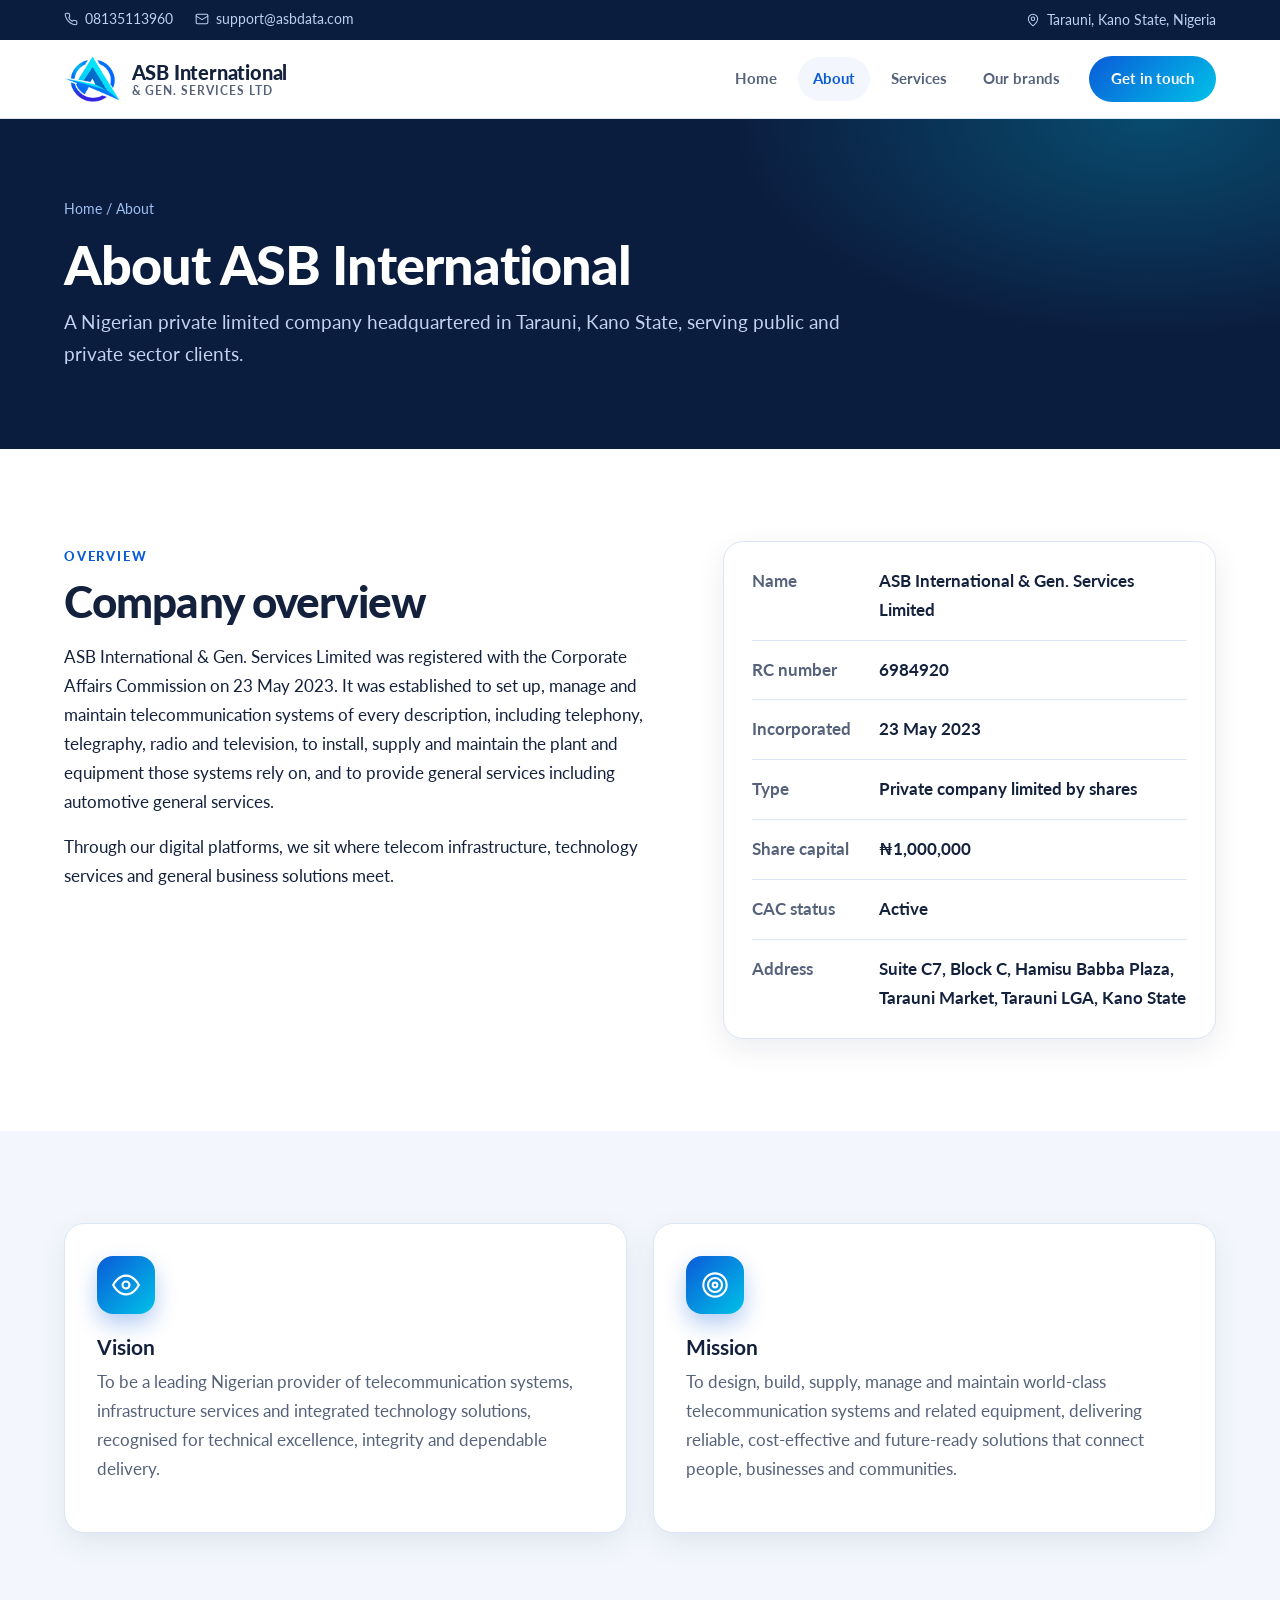
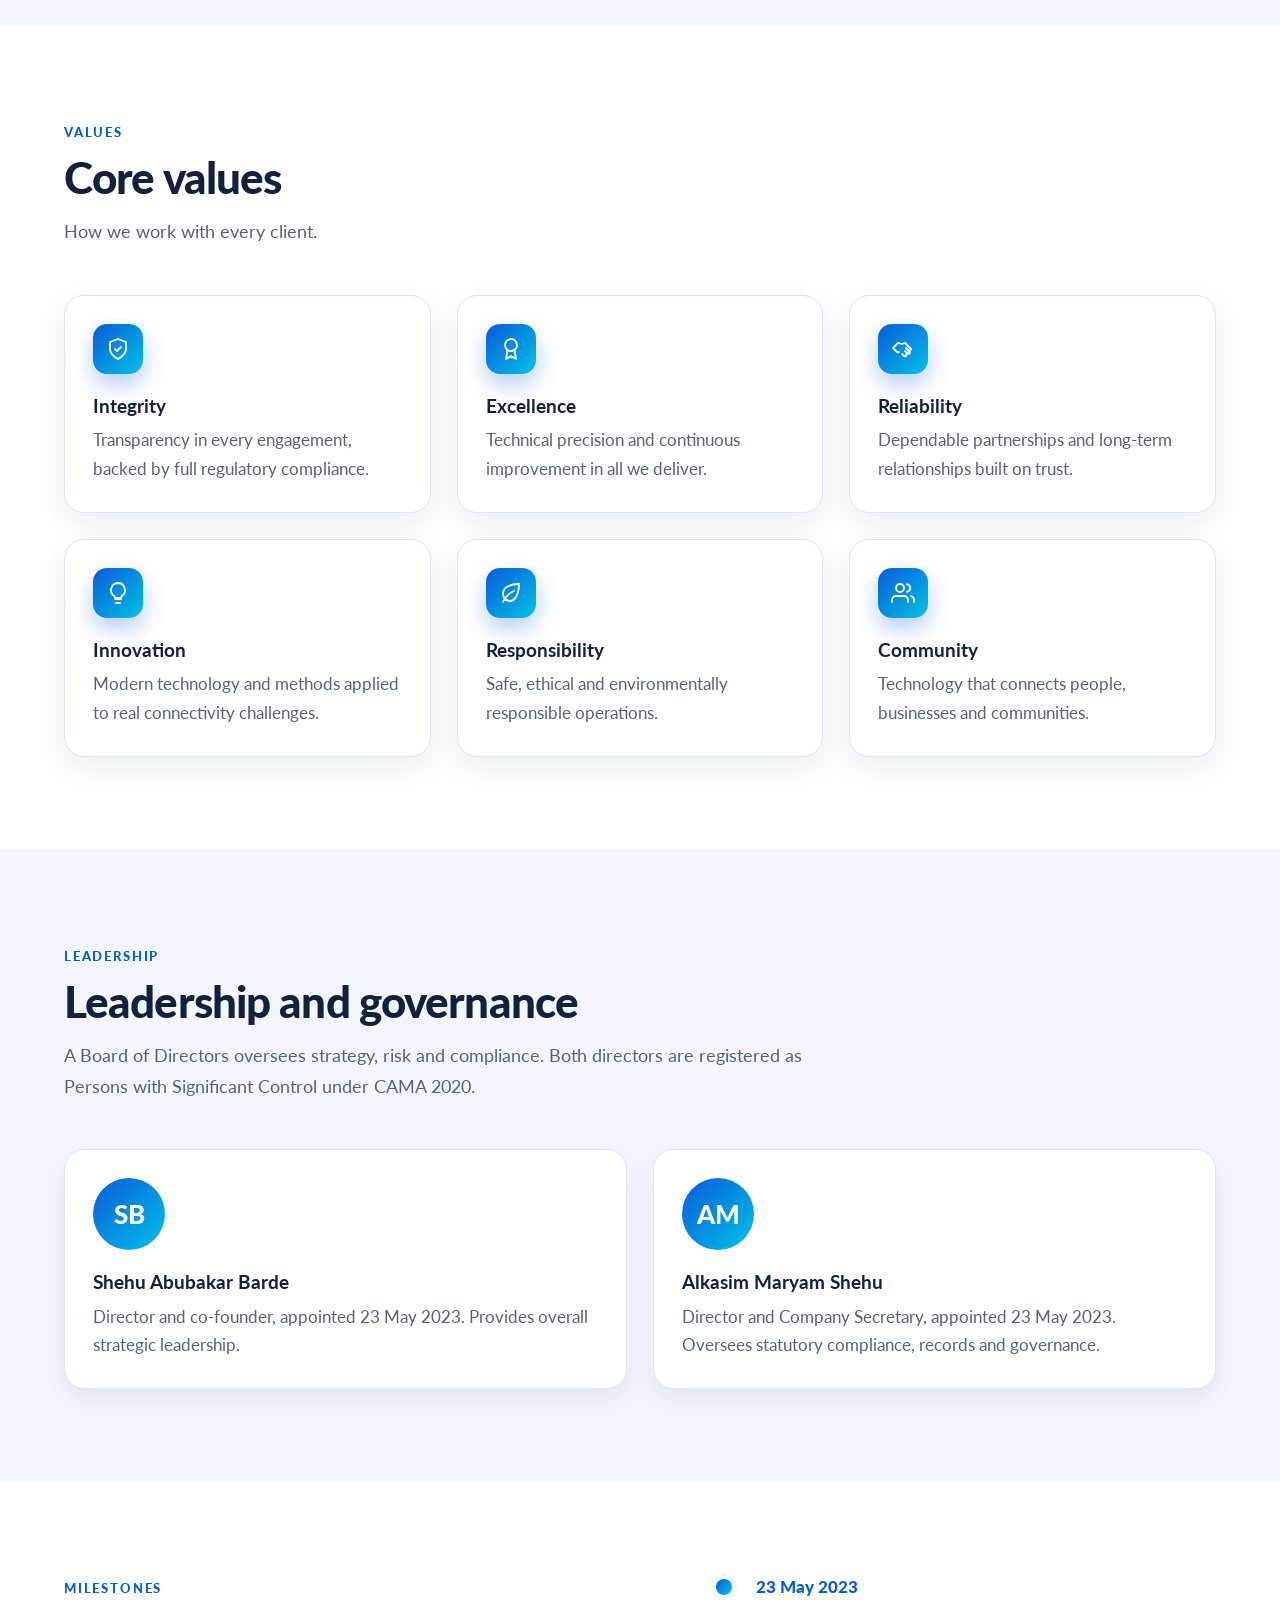
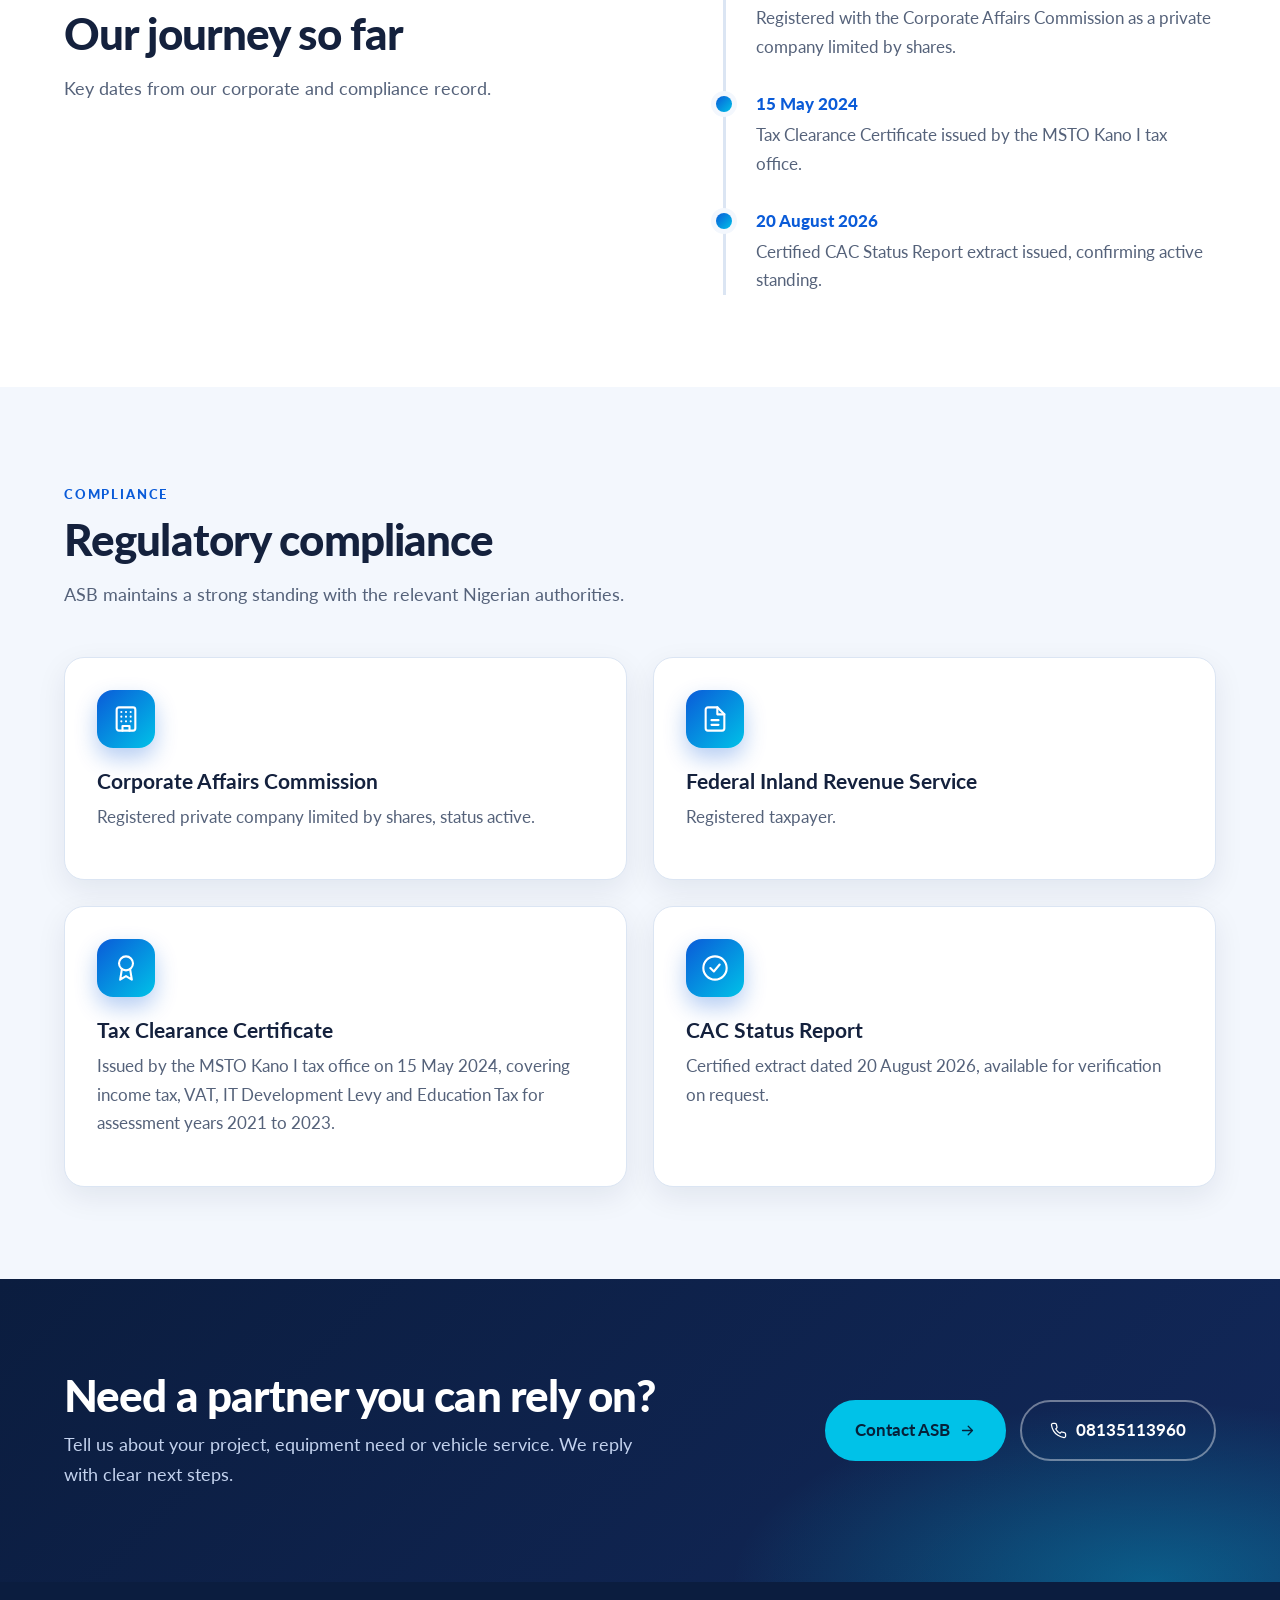
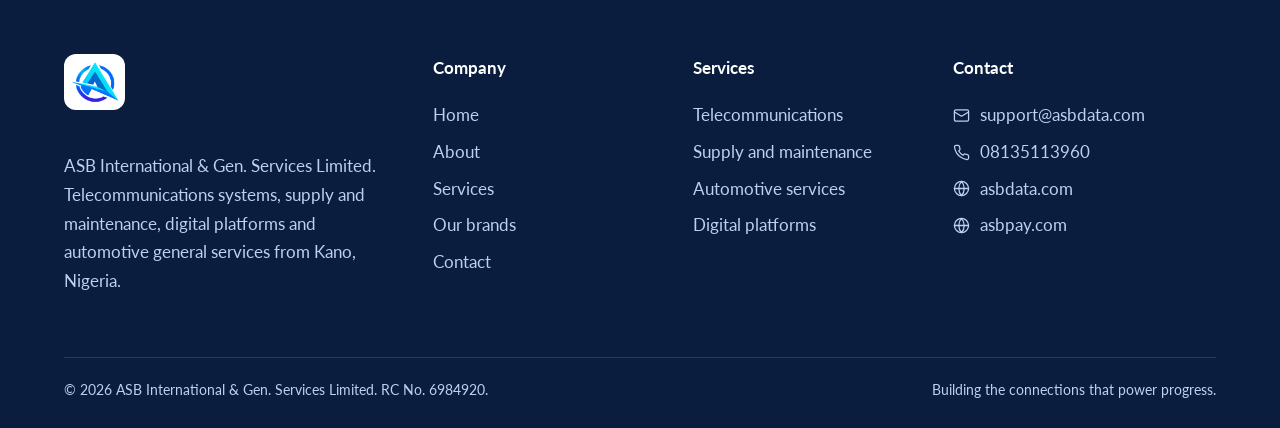
==== about.html @ b19e8d88 "Add files via upload" ====
<!DOCTYPE html>
<html lang="en"><head><meta charset="utf-8"><meta name="viewport" content="width=device-width, initial-scale=1">
<title>About | ASB International &amp; Gen. Services Limited</title>
<meta name="description" content="About ASB International & Gen. Services Limited: company overview, vision, mission, values, ownership and compliance.">
<link rel="icon" href="assets/logo.png">
<link rel="preconnect" href="https://fonts.googleapis.com"><link rel="preconnect" href="https://fonts.gstatic.com" crossorigin>
<link href="https://fonts.googleapis.com/css2?family=Lato:wght@400;700;900&display=swap" rel="stylesheet">
<link rel="stylesheet" href="css/style.css"></head><body>
<div id="site-header"></div><main>
<div class="page-hero"><div class="wrap"><div class="crumbs"><a href="index.html">Home</a> / About</div><h1>About ASB International</h1><p>A Nigerian private limited company headquartered in Tarauni, Kano State, serving public and private sector clients.</p></div></div>

<section><div class="wrap split"><div class="reveal">
<span class="tag">Overview</span><h2>Company overview</h2>
<p>ASB International &amp; Gen. Services Limited was registered with the Corporate Affairs Commission on 23 May 2023. It was established to set up, manage and maintain telecommunication systems of every description, including telephony, telegraphy, radio and television, to install, supply and maintain the plant and equipment those systems rely on, and to provide general services including automotive general services.</p>
<p>Through our digital platforms, we sit where telecom infrastructure, technology services and general business solutions meet.</p></div>
<div class="reveal"><dl>
<dt>Name</dt><dd>ASB International &amp; Gen. Services Limited</dd>
<dt>RC number</dt><dd>6984920</dd>
<dt>Incorporated</dt><dd>23 May 2023</dd>
<dt>Type</dt><dd>Private company limited by shares</dd>
<dt>Share capital</dt><dd>₦1,000,000</dd>
<dt>CAC status</dt><dd>Active</dd>
<dt>Address</dt><dd>Suite C7, Block C, Hamisu Babba Plaza, Tarauni Market, Tarauni LGA, Kano State</dd></dl></div></div></section>

<section class="alt"><div class="wrap grid g2">
<div class="card reveal"><div class="icon-box"><i data-i="eye"></i></div><h3>Vision</h3><p>To be a leading Nigerian provider of telecommunication systems, infrastructure services and integrated technology solutions, recognised for technical excellence, integrity and dependable delivery.</p></div>
<div class="card reveal"><div class="icon-box"><i data-i="target"></i></div><h3>Mission</h3><p>To design, build, supply, manage and maintain world-class telecommunication systems and related equipment, delivering reliable, cost-effective and future-ready solutions that connect people, businesses and communities.</p></div></div></section>

<section><div class="wrap"><div class="sec-head reveal"><span class="tag">Values</span><h2>Core values</h2><p class="lead">How we work with every client.</p></div>
<div class="grid g3">
<div class="person reveal"><div class="icon-box"><i data-i="shield"></i></div><b>Integrity</b><span>Transparency in every engagement, backed by full regulatory compliance.</span></div>
<div class="person reveal"><div class="icon-box"><i data-i="award"></i></div><b>Excellence</b><span>Technical precision and continuous improvement in all we deliver.</span></div>
<div class="person reveal"><div class="icon-box"><i data-i="handshake"></i></div><b>Reliability</b><span>Dependable partnerships and long-term relationships built on trust.</span></div>
<div class="person reveal"><div class="icon-box"><i data-i="bulb"></i></div><b>Innovation</b><span>Modern technology and methods applied to real connectivity challenges.</span></div>
<div class="person reveal"><div class="icon-box"><i data-i="leaf"></i></div><b>Responsibility</b><span>Safe, ethical and environmentally responsible operations.</span></div>
<div class="person reveal"><div class="icon-box"><i data-i="users"></i></div><b>Community</b><span>Technology that connects people, businesses and communities.</span></div></div></div></section>

<section class="alt"><div class="wrap"><div class="sec-head reveal"><span class="tag">Leadership</span><h2>Leadership and governance</h2><p class="lead">A Board of Directors oversees strategy, risk and compliance. Both directors are registered as Persons with Significant Control under CAMA 2020.</p></div>
<div class="grid g2"><div class="person reveal"><div class="avatar">SB</div><b>Shehu Abubakar Barde</b><span>Director and co-founder, appointed 23 May 2023. Provides overall strategic leadership.</span></div>
<div class="person reveal"><div class="avatar">AM</div><b>Alkasim Maryam Shehu</b><span>Director and Company Secretary, appointed 23 May 2023. Oversees statutory compliance, records and governance.</span></div></div></div></section>

<section><div class="wrap split"><div class="reveal"><span class="tag">Milestones</span><h2>Our journey so far</h2><p class="lead">Key dates from our corporate and compliance record.</p></div>
<ol class="timeline reveal"><li><time>23 May 2023</time><p>Registered with the Corporate Affairs Commission as a private company limited by shares.</p></li>
<li><time>15 May 2024</time><p>Tax Clearance Certificate issued by the MSTO Kano I tax office.</p></li>
<li><time>20 August 2026</time><p>Certified CAC Status Report extract issued, confirming active standing.</p></li></ol></div></section>

<section class="alt"><div class="wrap"><div class="sec-head reveal"><span class="tag">Compliance</span><h2>Regulatory compliance</h2><p class="lead">ASB maintains a strong standing with the relevant Nigerian authorities.</p></div>
<div class="grid g2">
<div class="card reveal"><div class="icon-box"><i data-i="building"></i></div><h3>Corporate Affairs Commission</h3><p>Registered private company limited by shares, status active.</p></div>
<div class="card reveal"><div class="icon-box"><i data-i="file"></i></div><h3>Federal Inland Revenue Service</h3><p>Registered taxpayer.</p></div>
<div class="card reveal"><div class="icon-box"><i data-i="award"></i></div><h3>Tax Clearance Certificate</h3><p>Issued by the MSTO Kano I tax office on 15 May 2024, covering income tax, VAT, IT Development Levy and Education Tax for assessment years 2021 to 2023.</p></div>
<div class="card reveal"><div class="icon-box"><i data-i="check"></i></div><h3>CAC Status Report</h3><p>Certified extract dated 20 August 2026, available for verification on request.</p></div></div></div></section>
<section class="cta"><div class="wrap"><div><h2>Need a partner you can rely on?</h2><p>Tell us about your project, equipment need or vehicle service. We reply with clear next steps.</p></div><div class="btns"><a class="btn" href="contact.html">Contact ASB <i data-i="arrow"></i></a><a class="btn ghost" href="tel:+2348135113960"><i data-i="phone"></i>08135113960</a></div></div></section>
</main><div id="site-footer"></div><script src="js/main.js"></script></body></html>
---- css/style.css ----
:root{--navy:#0b1d3f;--navy2:#12285a;--blue:#0a5bd8;--cyan:#00c2e8;--indigo:#3a22e0;--bg:#fff;--soft:#f3f7fd;--text:#14213d;--muted:#55627a;--line:#dbe5f3;--card:#fff;--shadow:0 10px 30px rgba(11,29,63,.08);--shadow2:0 18px 44px rgba(10,91,216,.18);--grad:linear-gradient(135deg,#0a5bd8 0%,#00c2e8 100%)}
@media(prefers-color-scheme:dark){:root{--bg:#0a1324;--soft:#0f1b33;--text:#e8eef9;--muted:#a3b3cf;--line:#223250;--card:#111f3a;--shadow:0 10px 30px rgba(0,0,0,.35);--shadow2:0 18px 44px rgba(0,0,0,.5)}}
*,*:before,*:after{box-sizing:border-box}
html{scroll-behavior:smooth;scroll-padding-top:110px}
body{margin:0;background:var(--bg);color:var(--text);font-family:Lato,"Segoe UI",Helvetica,Arial,sans-serif;line-height:1.7;font-size:17px;-webkit-font-smoothing:antialiased}
a{color:inherit}img{max-width:100%}
.wrap{width:90%;max-width:1900px;margin:0 auto}
a:focus-visible,button:focus-visible,input:focus-visible,textarea:focus-visible,select:focus-visible,summary:focus-visible{outline:3px solid var(--cyan);outline-offset:3px}
.ico{width:1em;height:1em;stroke:currentColor;fill:none;stroke-width:1.8;stroke-linecap:round;stroke-linejoin:round;flex:none;vertical-align:-.125em}
/* top bar + header */
.topbar{background:var(--navy);color:#bcd0f2;font-size:14px}
.topbar .wrap{display:flex;justify-content:space-between;align-items:center;gap:16px;min-height:40px;flex-wrap:wrap}
.topbar a{text-decoration:none;display:inline-flex;align-items:center;gap:7px;margin-right:22px}.topbar a:hover{color:#fff}
.topbar .r{display:flex;align-items:center;gap:7px}
@media(max-width:700px){.topbar .r{display:none}.topbar a{margin-right:14px}}
header{position:sticky;top:0;z-index:50;background:color-mix(in srgb,var(--bg) 90%,transparent);backdrop-filter:blur(12px);border-bottom:1px solid var(--line)}
header .wrap{display:flex;align-items:center;justify-content:space-between;height:78px;gap:16px}
.brand{display:flex;align-items:center;gap:12px;text-decoration:none;line-height:1.15}
.brand img{height:50px;width:auto;display:block}
.brand b{font-weight:900;font-size:20px;display:block;letter-spacing:-.01em}.brand small{display:block;color:var(--muted);font-size:12px;font-weight:700;letter-spacing:.08em;text-transform:uppercase}
nav{display:flex;gap:6px;align-items:center;font-weight:700;font-size:15px}
nav a{text-decoration:none;color:var(--muted);padding:9px 15px;border-radius:999px;transition:.2s}
nav a:hover{color:var(--blue);background:var(--soft)}nav a.active{color:var(--blue);background:var(--soft)}
nav a.cta-link{background:var(--grad);color:#fff;margin-left:8px;padding:10px 22px}nav a.cta-link:hover{filter:brightness(1.08);color:#fff;background:var(--grad)}
.menu{display:none;background:none;border:2px solid var(--line);color:var(--text);border-radius:8px;padding:8px 14px;font:inherit;font-weight:700;cursor:pointer}
@media(max-width:960px){.menu{display:block}nav{display:none;position:absolute;top:78px;left:0;right:0;background:var(--bg);flex-direction:column;align-items:stretch;gap:0;padding:8px 5%;border-bottom:1px solid var(--line);box-shadow:var(--shadow)}nav.open{display:flex}nav a{border-radius:0;padding:14px 0;border-bottom:1px solid var(--line);background:none!important}nav a.cta-link{margin:12px 0;text-align:center;border-radius:10px;color:#fff;background:var(--grad)!important}}
/* hero */
.hero{position:relative;overflow:hidden;background:radial-gradient(900px 500px at 85% 20%,rgba(0,194,232,.28),transparent 60%),radial-gradient(700px 500px at 10% 100%,rgba(58,34,224,.35),transparent 60%),var(--navy);color:#fff}
.hero:after{content:"";position:absolute;inset:0;background-image:linear-gradient(rgba(255,255,255,.04) 1px,transparent 1px),linear-gradient(90deg,rgba(255,255,255,.04) 1px,transparent 1px);background-size:56px 56px;mask-image:linear-gradient(to bottom,#000,transparent 90%);pointer-events:none}
.hero .wrap{position:relative;z-index:1;display:grid;grid-template-columns:1.25fr .75fr;gap:56px;align-items:center;padding:100px 0 110px}
.eyebrow{display:inline-flex;align-items:center;gap:8px;background:rgba(255,255,255,.1);border:1px solid rgba(255,255,255,.2);padding:7px 16px;border-radius:999px;font-size:14px;font-weight:700;color:#bff3ff;margin-bottom:22px}
.hero h1{font-size:clamp(36px,5.2vw,68px);line-height:1.05;margin:0 0 22px;font-weight:900;letter-spacing:-.025em}
.hero h1 em{font-style:normal;background:linear-gradient(90deg,#00e5ff,#6aa8ff);-webkit-background-clip:text;background-clip:text;color:transparent}
.hero p{color:#c3d2ee;max-width:62ch;font-size:19px;margin:0 0 32px}
.logo-panel{position:relative;justify-self:center;max-width:400px;width:100%;background:rgba(255,255,255,.96);border-radius:28px;padding:40px;box-shadow:0 30px 80px rgba(0,0,0,.4),0 0 0 10px rgba(255,255,255,.07)}
.logo-panel img{width:100%;display:block}
.float{position:absolute;background:var(--card);color:var(--text);border-radius:14px;padding:12px 16px;box-shadow:var(--shadow2);display:flex;align-items:center;gap:10px;font-weight:700;font-size:14px;line-height:1.25}
.float .ico{color:var(--blue);font-size:22px}.float.a{left:-34px;bottom:34px}.float.b{right:-26px;top:30px}
@media(max-width:1100px){.float{display:none}}
@media(max-width:960px){.hero .wrap{grid-template-columns:1fr;padding:64px 0 72px}.logo-panel{max-width:200px;padding:20px;justify-self:start;border-radius:20px}}
.page-hero{position:relative;overflow:hidden;background:radial-gradient(700px 360px at 90% 0,rgba(0,194,232,.28),transparent 60%),var(--navy);color:#fff;padding:78px 0}
.page-hero h1{margin:0 0 12px;font-size:clamp(32px,4.6vw,54px);font-weight:900;letter-spacing:-.02em;line-height:1.1}
.page-hero p{margin:0;color:#c3d2ee;max-width:75ch;font-size:19px}
.crumbs{font-size:14px;color:#9fc0f0;margin-bottom:14px}.crumbs a{text-decoration:none}.crumbs a:hover{color:#fff}
/* buttons */
.btns{display:flex;flex-wrap:wrap;gap:14px}
.btn{display:inline-flex;align-items:center;gap:9px;padding:14px 28px;border-radius:999px;font:inherit;font-weight:700;text-decoration:none;background:var(--cyan);color:#06213a;border:2px solid var(--cyan);cursor:pointer;transition:.2s}
.btn:hover{transform:translateY(-2px);box-shadow:0 10px 24px rgba(0,194,232,.35)}
.btn.ghost{background:transparent;color:#fff;border-color:rgba(255,255,255,.4)}.btn.ghost:hover{background:rgba(255,255,255,.1);box-shadow:none}
.btn.dark{background:var(--grad);border-color:transparent;color:#fff}
/* sections */
section{padding:92px 0}section.alt{background:var(--soft)}
.sec-head{max-width:78ch;margin-bottom:48px}.sec-head.center{margin-inline:auto;text-align:center}
.tag{display:inline-block;color:var(--blue);font-weight:900;font-size:13px;letter-spacing:.14em;text-transform:uppercase;margin-bottom:10px}
h2{font-size:clamp(28px,3.6vw,44px);line-height:1.12;margin:0 0 14px;font-weight:900;letter-spacing:-.02em}
h3{margin:0 0 8px;font-size:21px;line-height:1.25}
.lead{color:var(--muted);margin:0;font-size:18px}
.grid{display:grid;gap:26px}
.g2{grid-template-columns:repeat(2,1fr)}.g3{grid-template-columns:repeat(3,1fr)}.g4{grid-template-columns:repeat(4,1fr)}
@media(max-width:1100px){.g4{grid-template-columns:1fr 1fr}}
@media(max-width:960px){.g3{grid-template-columns:1fr 1fr}}
@media(max-width:640px){.g2,.g3,.g4{grid-template-columns:1fr}}
.card{position:relative;border:1px solid var(--line);background:var(--card);padding:32px;border-radius:20px;display:flex;flex-direction:column;box-shadow:var(--shadow);transition:.25s;overflow:hidden}
.card:before{content:"";position:absolute;left:0;top:0;right:0;height:4px;background:var(--grad);opacity:0;transition:.25s}
.card:hover{transform:translateY(-6px);box-shadow:var(--shadow2)}.card:hover:before{opacity:1}
.card p{color:var(--muted);margin:0 0 16px}
.card ul{color:var(--muted);margin:0 0 18px;padding-left:20px}.card li{margin-bottom:4px}
.card .link{margin-top:auto;font-weight:700;color:var(--blue);text-decoration:none;display:inline-flex;align-items:center;gap:8px;align-self:flex-start}
.card .link:hover .ico{transform:translateX(4px)}.card .link .ico{transition:.2s}
.icon-box{width:58px;height:58px;border-radius:16px;background:var(--grad);color:#fff;display:grid;place-items:center;font-size:28px;margin-bottom:20px;box-shadow:0 10px 22px rgba(10,91,216,.3)}
.domain{color:var(--blue);font-weight:700;font-size:15px;margin-bottom:10px}
/* stats */
.stats-band{margin-top:-60px;position:relative;z-index:2;padding:0}
.stats{display:grid;grid-template-columns:repeat(4,1fr);background:var(--card);border:1px solid var(--line);border-radius:22px;box-shadow:var(--shadow2)}
.stats>div{padding:32px 28px;border-right:1px solid var(--line);display:flex;gap:16px;align-items:center}.stats>div:last-child{border:0}
.stats .ico{font-size:34px;color:var(--blue)}
.stats b{display:block;font-size:26px;font-weight:900;line-height:1.2}.stats span{color:var(--muted);font-size:15px;line-height:1.4;display:block}
@media(max-width:960px){.stats{grid-template-columns:1fr 1fr}.stats>div:nth-child(2){border-right:0}.stats>div:nth-child(-n+2){border-bottom:1px solid var(--line)}}
@media(max-width:560px){.stats{grid-template-columns:1fr}.stats>div{border-right:0;border-bottom:1px solid var(--line)}}
/* misc blocks */
dl{margin:0;display:grid;grid-template-columns:auto 1fr;background:var(--card);border:1px solid var(--line);border-radius:20px;padding:10px 28px;box-shadow:var(--shadow)}
dt,dd{margin:0;padding:15px 0;border-bottom:1px solid var(--line)}dt:nth-last-of-type(1),dd:last-of-type{border:0}
dt{color:var(--muted);font-weight:700;padding-right:28px}dd{font-weight:700}
.list{list-style:none;margin:0;padding:0;display:grid;gap:14px}
.list li{padding-left:34px;position:relative}
.list li:before{content:"";position:absolute;left:0;top:.3em;width:20px;height:20px;border-radius:50%;background:var(--grad)}
.list li:after{content:"";position:absolute;left:7px;top:.5em;width:5px;height:9px;border:solid #fff;border-width:0 2px 2px 0;transform:rotate(45deg)}
.person{border:1px solid var(--line);padding:28px;border-radius:20px;background:var(--card);box-shadow:var(--shadow)}
.person .icon-box{width:50px;height:50px;font-size:24px;border-radius:14px;margin-bottom:16px}
.person b{font-size:19px;display:block;margin-bottom:4px}.person span{display:block;color:var(--muted)}
.avatar{width:72px;height:72px;border-radius:50%;background:var(--grad);color:#fff;display:grid;place-items:center;font-weight:900;font-size:26px;margin-bottom:16px}
.steps{counter-reset:s;list-style:none;margin:0;padding:0;display:grid;grid-template-columns:repeat(4,1fr);gap:26px}
.steps li{counter-increment:s;position:relative;background:var(--card);border:1px solid var(--line);border-radius:20px;padding:70px 26px 28px;box-shadow:var(--shadow)}
.steps li:before{content:"0" counter(s);position:absolute;left:26px;top:22px;font-size:34px;font-weight:900;background:var(--grad);-webkit-background-clip:text;background-clip:text;color:transparent}
.steps b{display:block;font-size:20px;margin-bottom:6px}.steps span{color:var(--muted)}
@media(max-width:960px){.steps{grid-template-columns:1fr 1fr}}@media(max-width:560px){.steps{grid-template-columns:1fr}}
.timeline{list-style:none;margin:0;padding:0 0 0 30px;border-left:3px solid var(--line);display:grid;gap:28px}
.timeline li{position:relative}.timeline li:before{content:"";position:absolute;left:-40px;top:6px;width:16px;height:16px;border-radius:50%;background:var(--grad);box-shadow:0 0 0 5px var(--soft)}
.timeline time{font-weight:900;color:var(--blue);display:block}.timeline p{margin:2px 0 0;color:var(--muted)}
.chips{display:flex;flex-wrap:wrap;gap:12px}
.chip{display:inline-flex;align-items:center;gap:9px;padding:12px 20px;border-radius:999px;background:var(--card);border:1px solid var(--line);font-weight:700;box-shadow:var(--shadow)}.chip .ico{color:var(--blue);font-size:20px}
.feature{display:grid;grid-template-columns:1fr 1fr;gap:64px;align-items:center}
@media(max-width:960px){.feature{grid-template-columns:1fr;gap:36px}}
.panel{background:var(--navy);color:#fff;border-radius:28px;padding:44px;position:relative;overflow:hidden;background:radial-gradient(500px 300px at 100% 0,rgba(0,194,232,.3),transparent 60%),var(--navy)}
.panel h3{font-size:26px;margin-bottom:14px}.panel p{color:#c3d2ee}
.panel ul{list-style:none;margin:18px 0 0;padding:0;display:grid;gap:12px}.panel li{display:flex;gap:12px;align-items:flex-start}.panel li .ico{color:var(--cyan);font-size:22px;margin-top:3px}
details{background:var(--card);border:1px solid var(--line);border-radius:16px;padding:0 26px;margin-bottom:14px;box-shadow:var(--shadow)}
summary{cursor:pointer;font-weight:700;font-size:18px;padding:20px 0;list-style:none;display:flex;justify-content:space-between;gap:16px;align-items:center}
summary::-webkit-details-marker{display:none}summary:after{content:"+";font-size:26px;color:var(--blue);line-height:1}details[open] summary:after{content:"–"}
details p{margin:0 0 22px;color:var(--muted)}
.cta{background:radial-gradient(700px 300px at 90% 100%,rgba(0,194,232,.35),transparent 60%),linear-gradient(135deg,var(--navy),var(--navy2));color:#fff}
.cta .wrap{display:flex;justify-content:space-between;align-items:center;gap:32px;flex-wrap:wrap}
.cta h2{margin-bottom:8px}.cta p{color:#c3d2ee;max-width:60ch;margin:0;font-size:18px}
form{display:grid;gap:18px;background:var(--card);border:1px solid var(--line);border-radius:22px;padding:36px;box-shadow:var(--shadow)}
label{font-weight:700;display:grid;gap:7px}
input,textarea,select{font:inherit;padding:14px 16px;border:1px solid var(--line);border-radius:12px;background:var(--bg);color:var(--text);width:100%}
input:focus,textarea:focus,select:focus{border-color:var(--blue)}
.note{color:var(--muted);font-size:15px}
.split{display:grid;grid-template-columns:1.1fr .9fr;gap:56px;align-items:start}
@media(max-width:960px){.split{grid-template-columns:1fr;gap:36px}}
.cinfo{display:grid;gap:18px}
.cbox{display:flex;gap:18px;background:var(--card);border:1px solid var(--line);border-radius:18px;padding:22px;box-shadow:var(--shadow)}
.cbox .icon-box{margin:0;width:50px;height:50px;font-size:24px;border-radius:14px}
.cbox b{display:block;color:var(--blue)}.cbox a{text-decoration:none}.cbox a:hover{text-decoration:underline}
/* footer */
footer{background:var(--navy);color:#bcd0f2;padding:72px 0 26px}
footer .cols{display:grid;grid-template-columns:1.5fr 1fr 1fr 1.2fr;gap:40px}
footer h4{color:#fff;margin:0 0 14px;font-size:17px}
footer a{display:block;text-decoration:none;padding:4px 0}footer a:hover{color:var(--cyan)}
footer img{height:56px;background:#fff;border-radius:12px;padding:6px;margin-bottom:16px}
footer .ci{display:flex;gap:10px;align-items:center}
.legal{border-top:1px solid #243a68;margin-top:44px;padding-top:20px;font-size:14px;display:flex;flex-wrap:wrap;justify-content:space-between;gap:8px}
@media(max-width:960px){footer .cols{grid-template-columns:1fr 1fr}}@media(max-width:560px){footer .cols{grid-template-columns:1fr}}
.totop{position:fixed;right:22px;bottom:22px;width:48px;height:48px;border-radius:50%;border:0;background:var(--grad);color:#fff;font-size:22px;cursor:pointer;display:none;place-items:center;box-shadow:var(--shadow2);z-index:40}.totop.show{display:grid}
.reveal{opacity:0;transform:translateY(24px);transition:opacity .7s,transform .7s}.reveal.in{opacity:1;transform:none}
@media(prefers-reduced-motion:reduce){html{scroll-behavior:auto}.reveal{opacity:1;transform:none;transition:none}.card,.btn{transition:none}}
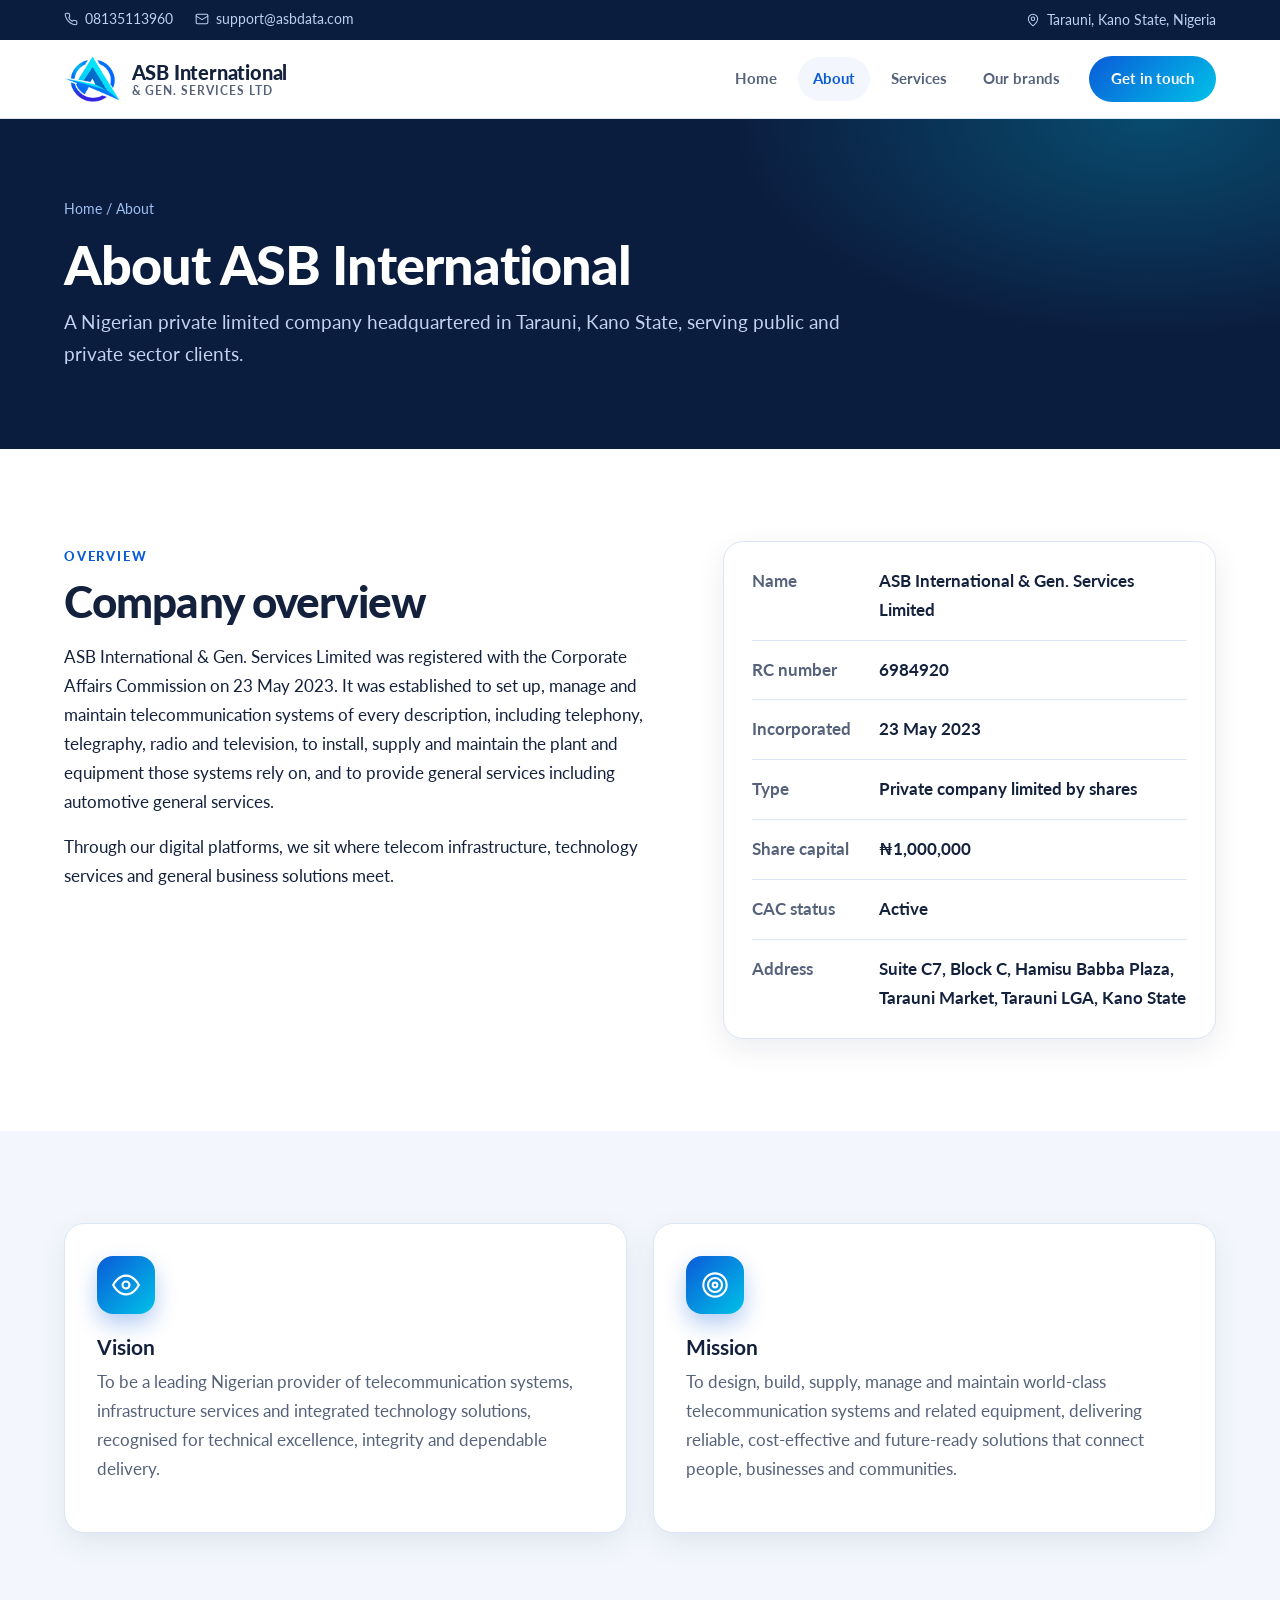
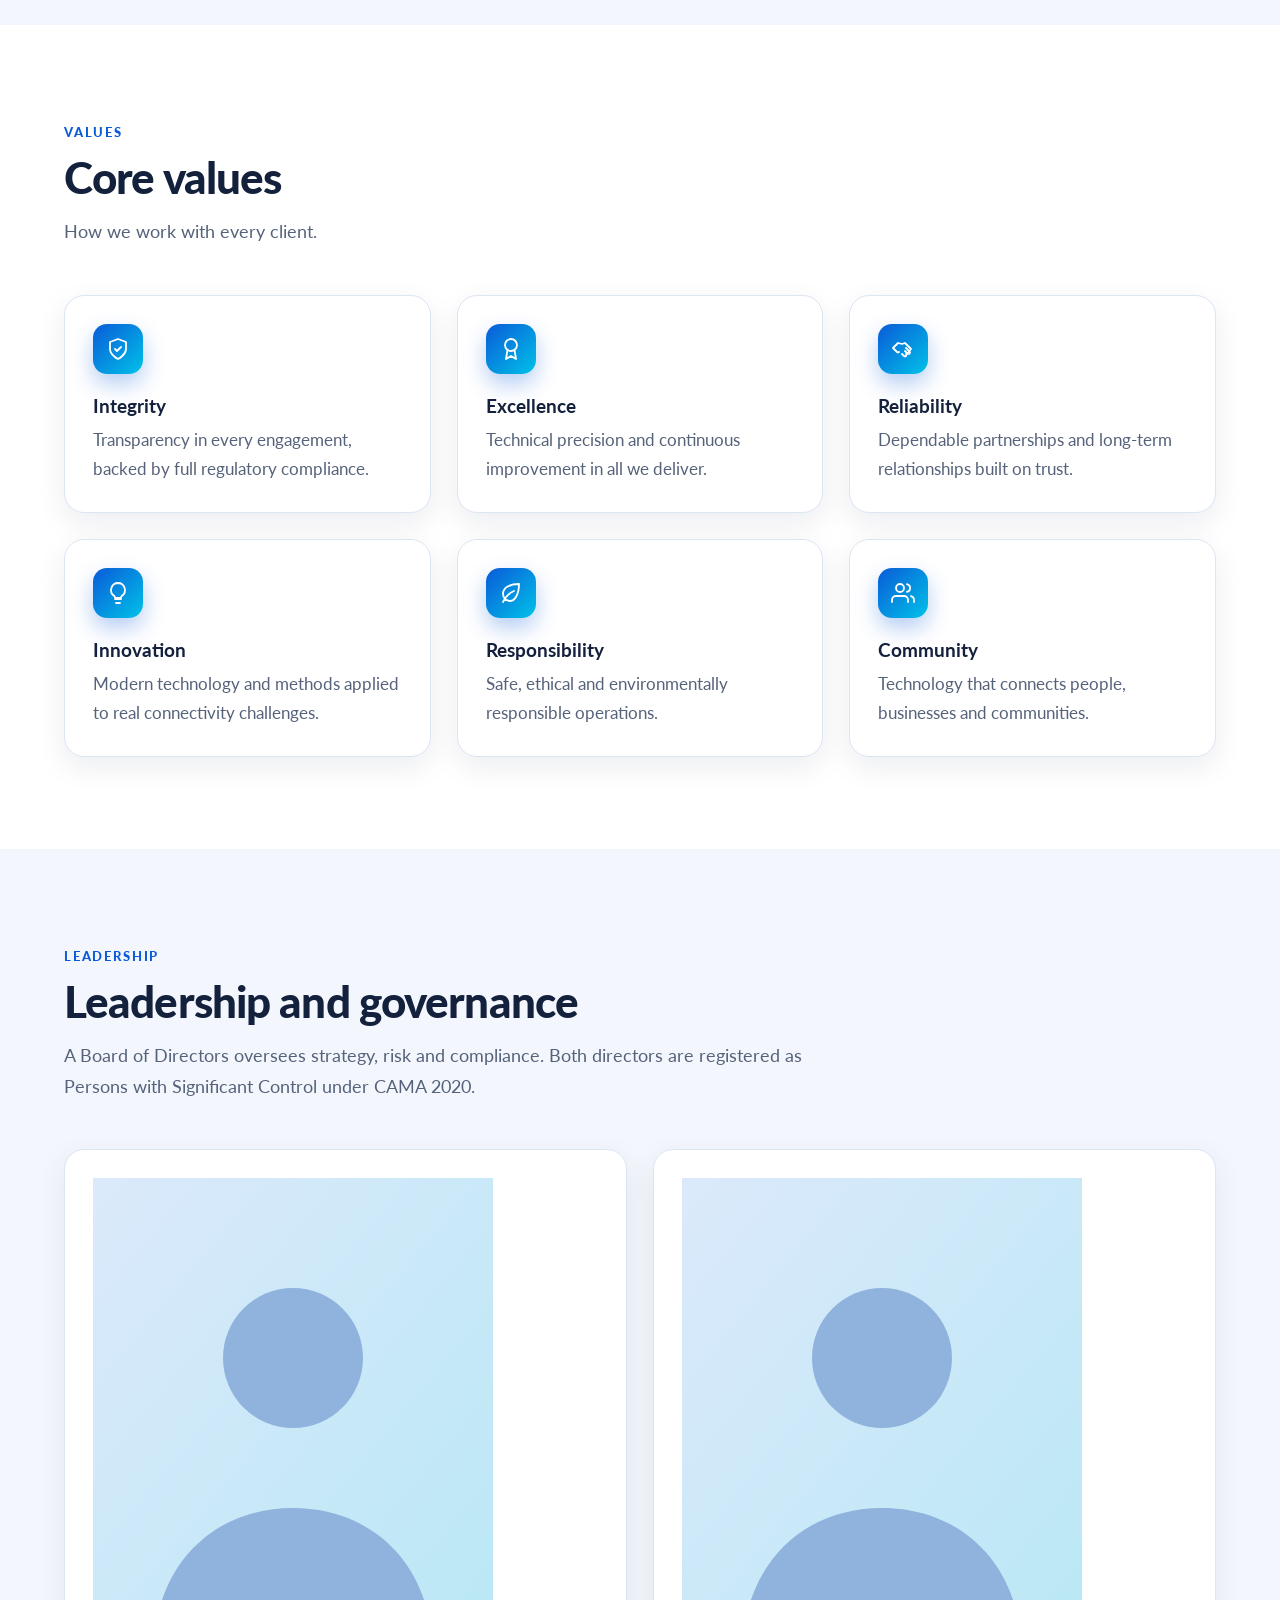
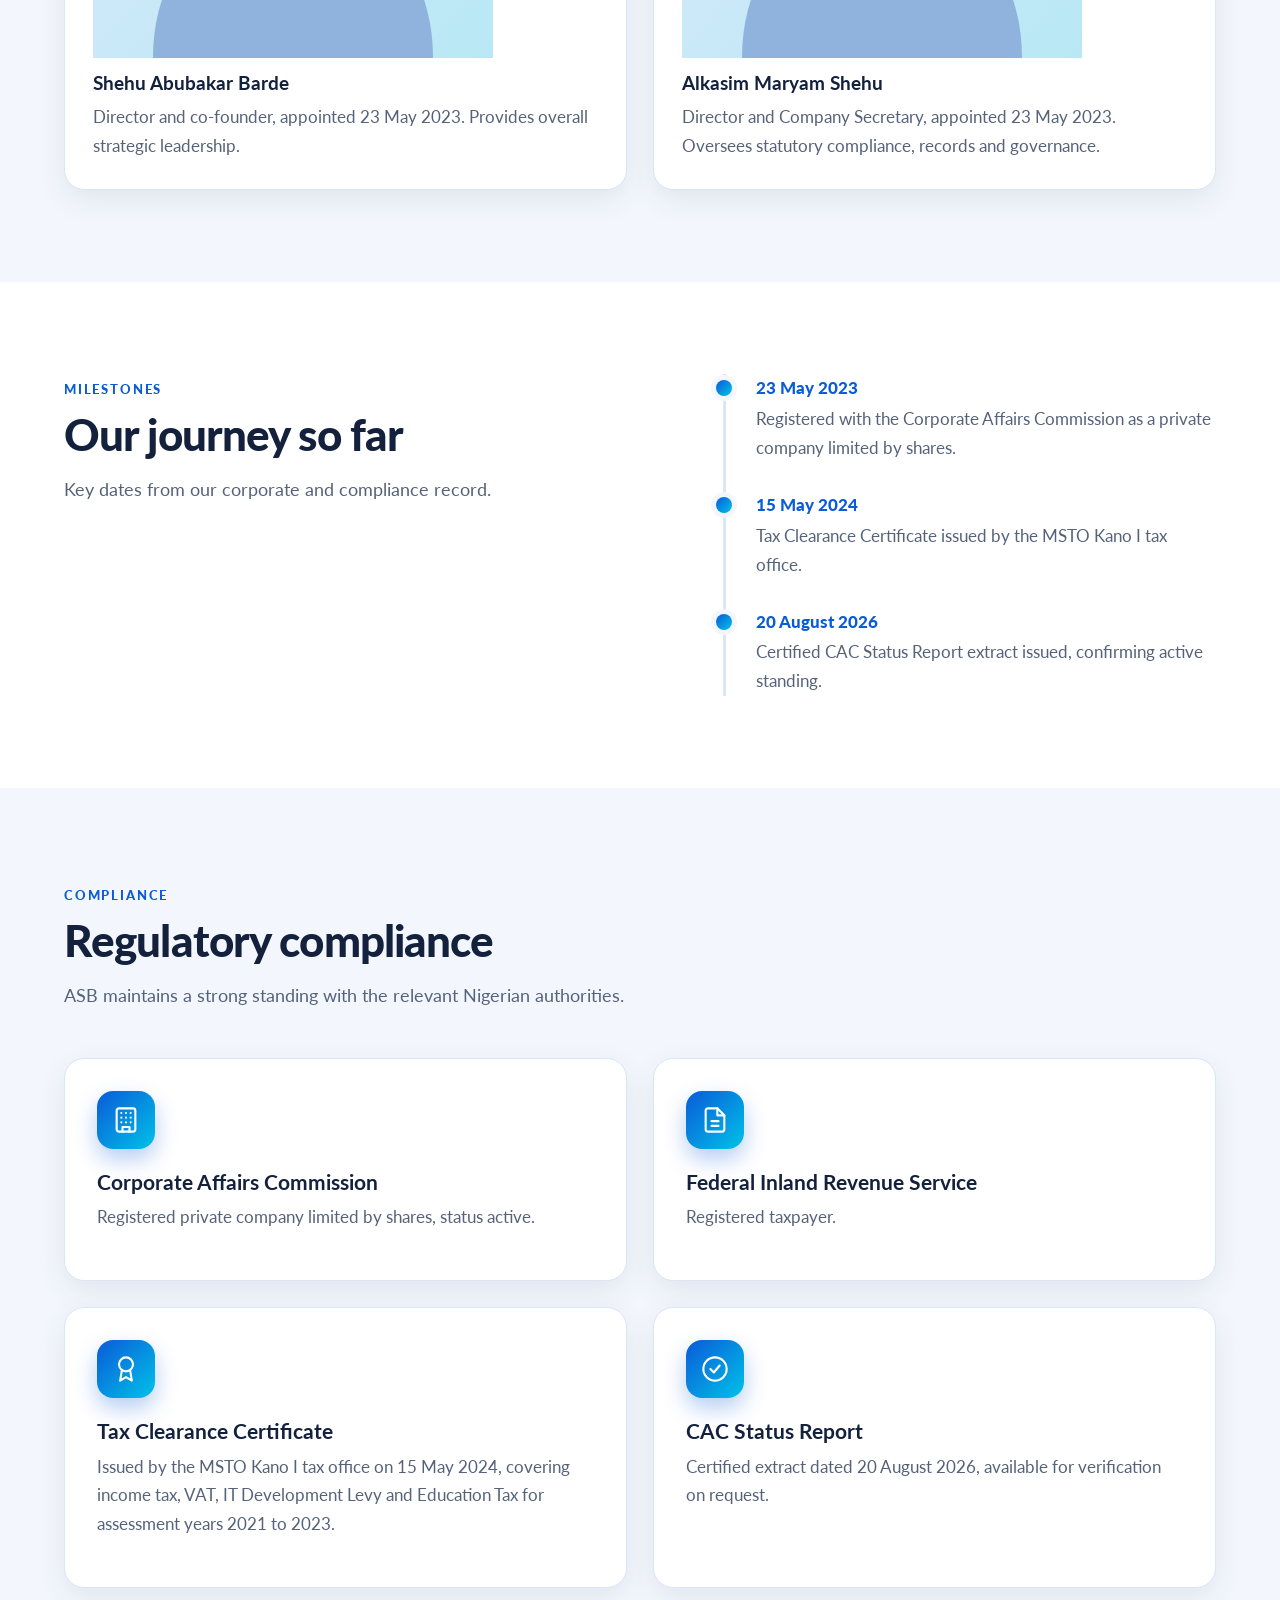
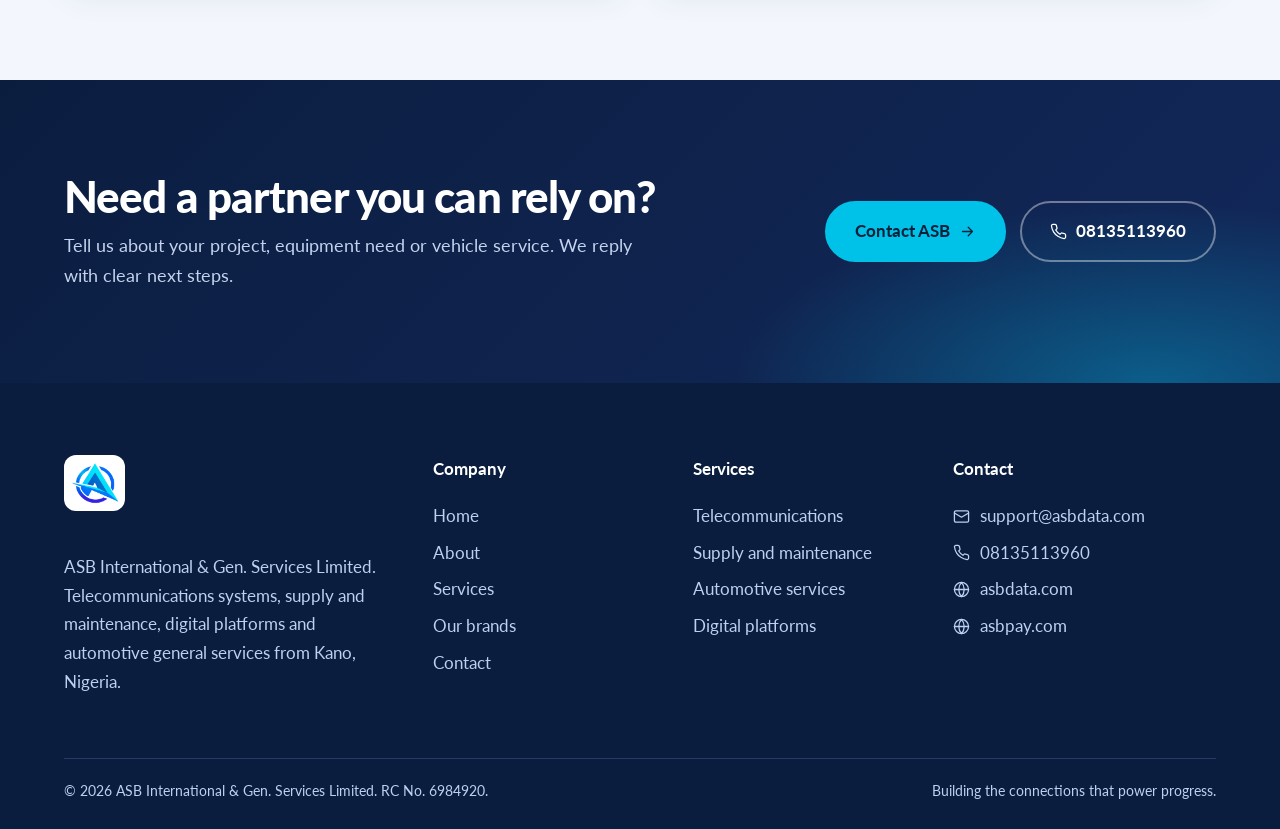
==== commit f0a80ef4: "Add files via upload" ====
--- a/about.html
+++ b/about.html
@@ -36,8 +36,8 @@
 <div class="person reveal"><div class="icon-box"><i data-i="users"></i></div><b>Community</b><span>Technology that connects people, businesses and communities.</span></div></div></div></section>
 
 <section class="alt"><div class="wrap"><div class="sec-head reveal"><span class="tag">Leadership</span><h2>Leadership and governance</h2><p class="lead">A Board of Directors oversees strategy, risk and compliance. Both directors are registered as Persons with Significant Control under CAMA 2020.</p></div>
-<div class="grid g2"><div class="person reveal"><div class="avatar">SB</div><b>Shehu Abubakar Barde</b><span>Director and co-founder, appointed 23 May 2023. Provides overall strategic leadership.</span></div>
-<div class="person reveal"><div class="avatar">AM</div><b>Alkasim Maryam Shehu</b><span>Director and Company Secretary, appointed 23 May 2023. Oversees statutory compliance, records and governance.</span></div></div></div></section>
+<div class="grid g2"><div class="person leader reveal"><div class="photo"><img src="assets/team/shehu-abubakar-barde.jpg" alt="Portrait of Shehu Abubakar Barde" width="400" height="480" loading="lazy" onerror="this.onerror=null;this.src='assets/team/placeholder.svg'"></div><div class="lbody"><b>Shehu Abubakar Barde</b><span>Director and co-founder, appointed 23 May 2023. Provides overall strategic leadership.</span></div></div>
+<div class="person leader reveal"><div class="photo"><img src="assets/team/alkasim-maryam-shehu.jpg" alt="Portrait of Alkasim Maryam Shehu" width="400" height="480" loading="lazy" onerror="this.onerror=null;this.src='assets/team/placeholder.svg'"></div><div class="lbody"><b>Alkasim Maryam Shehu</b><span>Director and Company Secretary, appointed 23 May 2023. Oversees statutory compliance, records and governance.</span></div></div></div></div></section>
 
 <section><div class="wrap split"><div class="reveal"><span class="tag">Milestones</span><h2>Our journey so far</h2><p class="lead">Key dates from our corporate and compliance record.</p></div>
 <ol class="timeline reveal"><li><time>23 May 2023</time><p>Registered with the Corporate Affairs Commission as a private company limited by shares.</p></li>
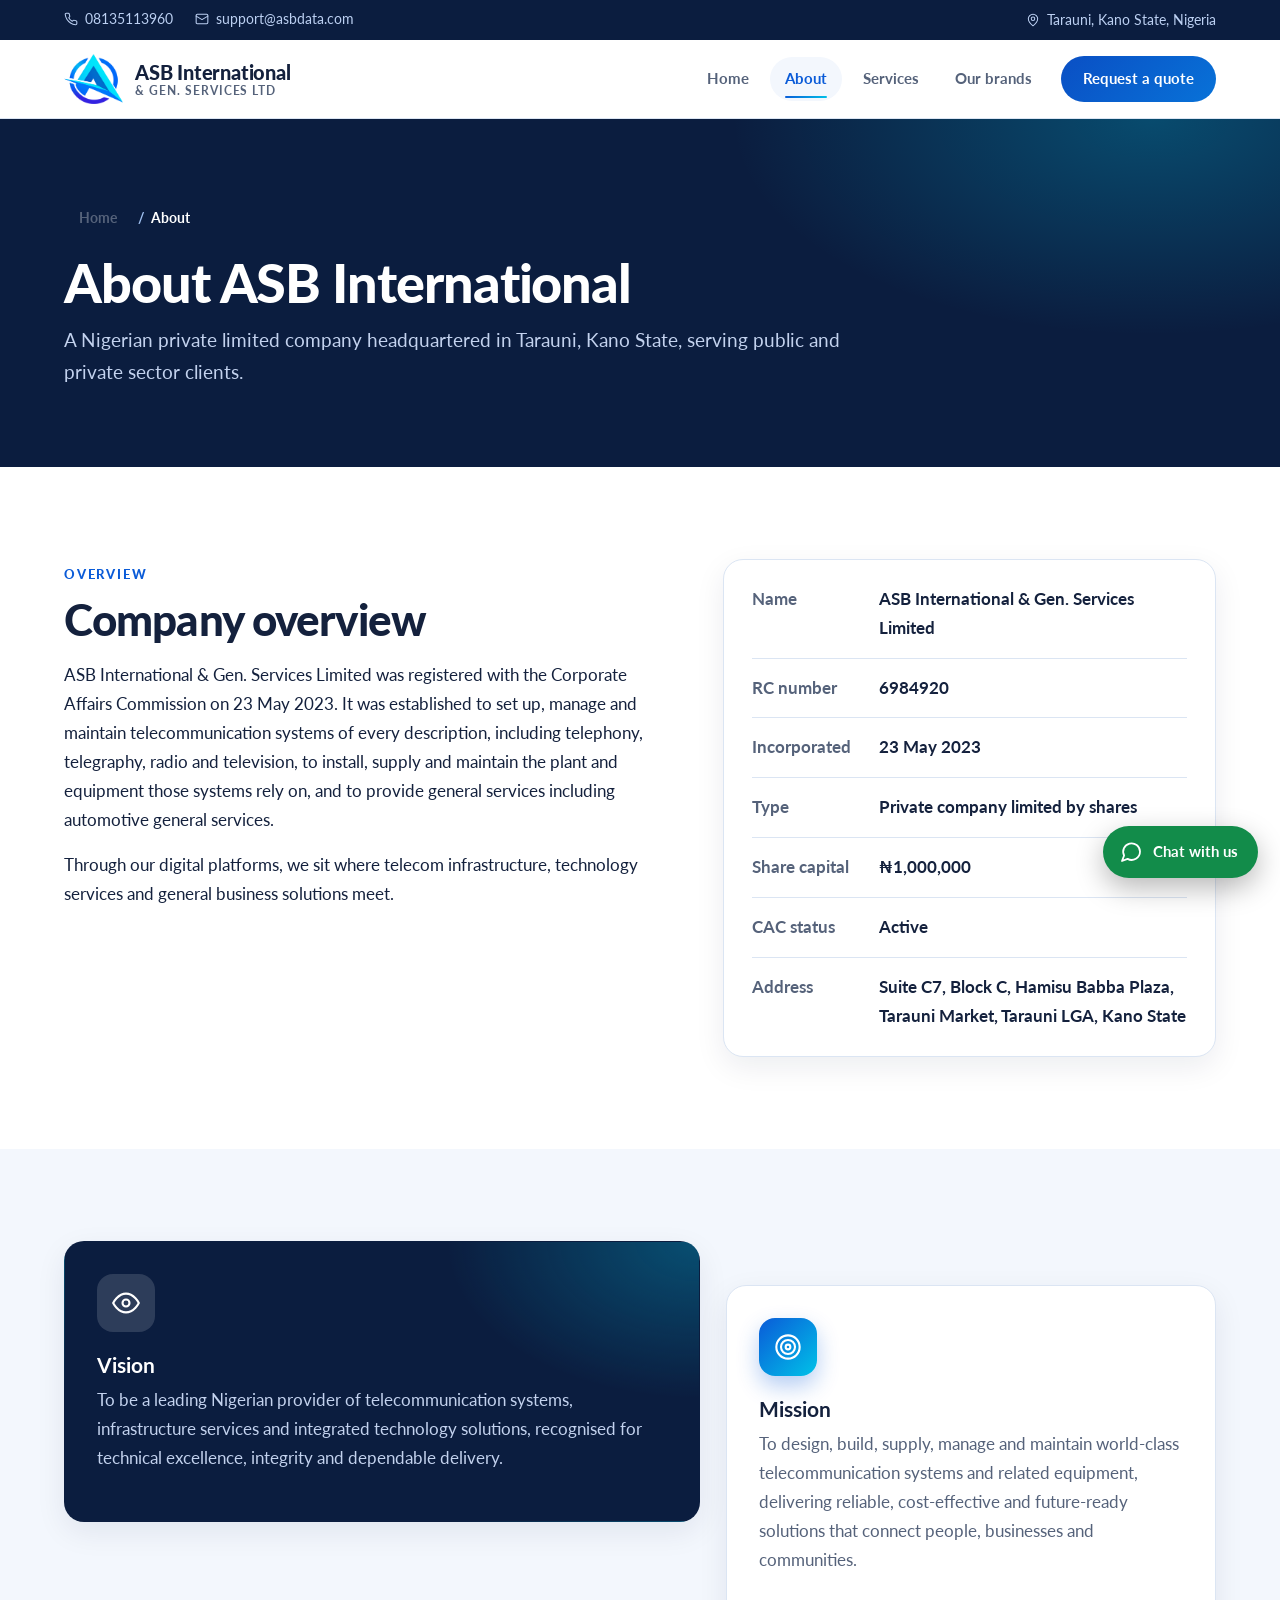
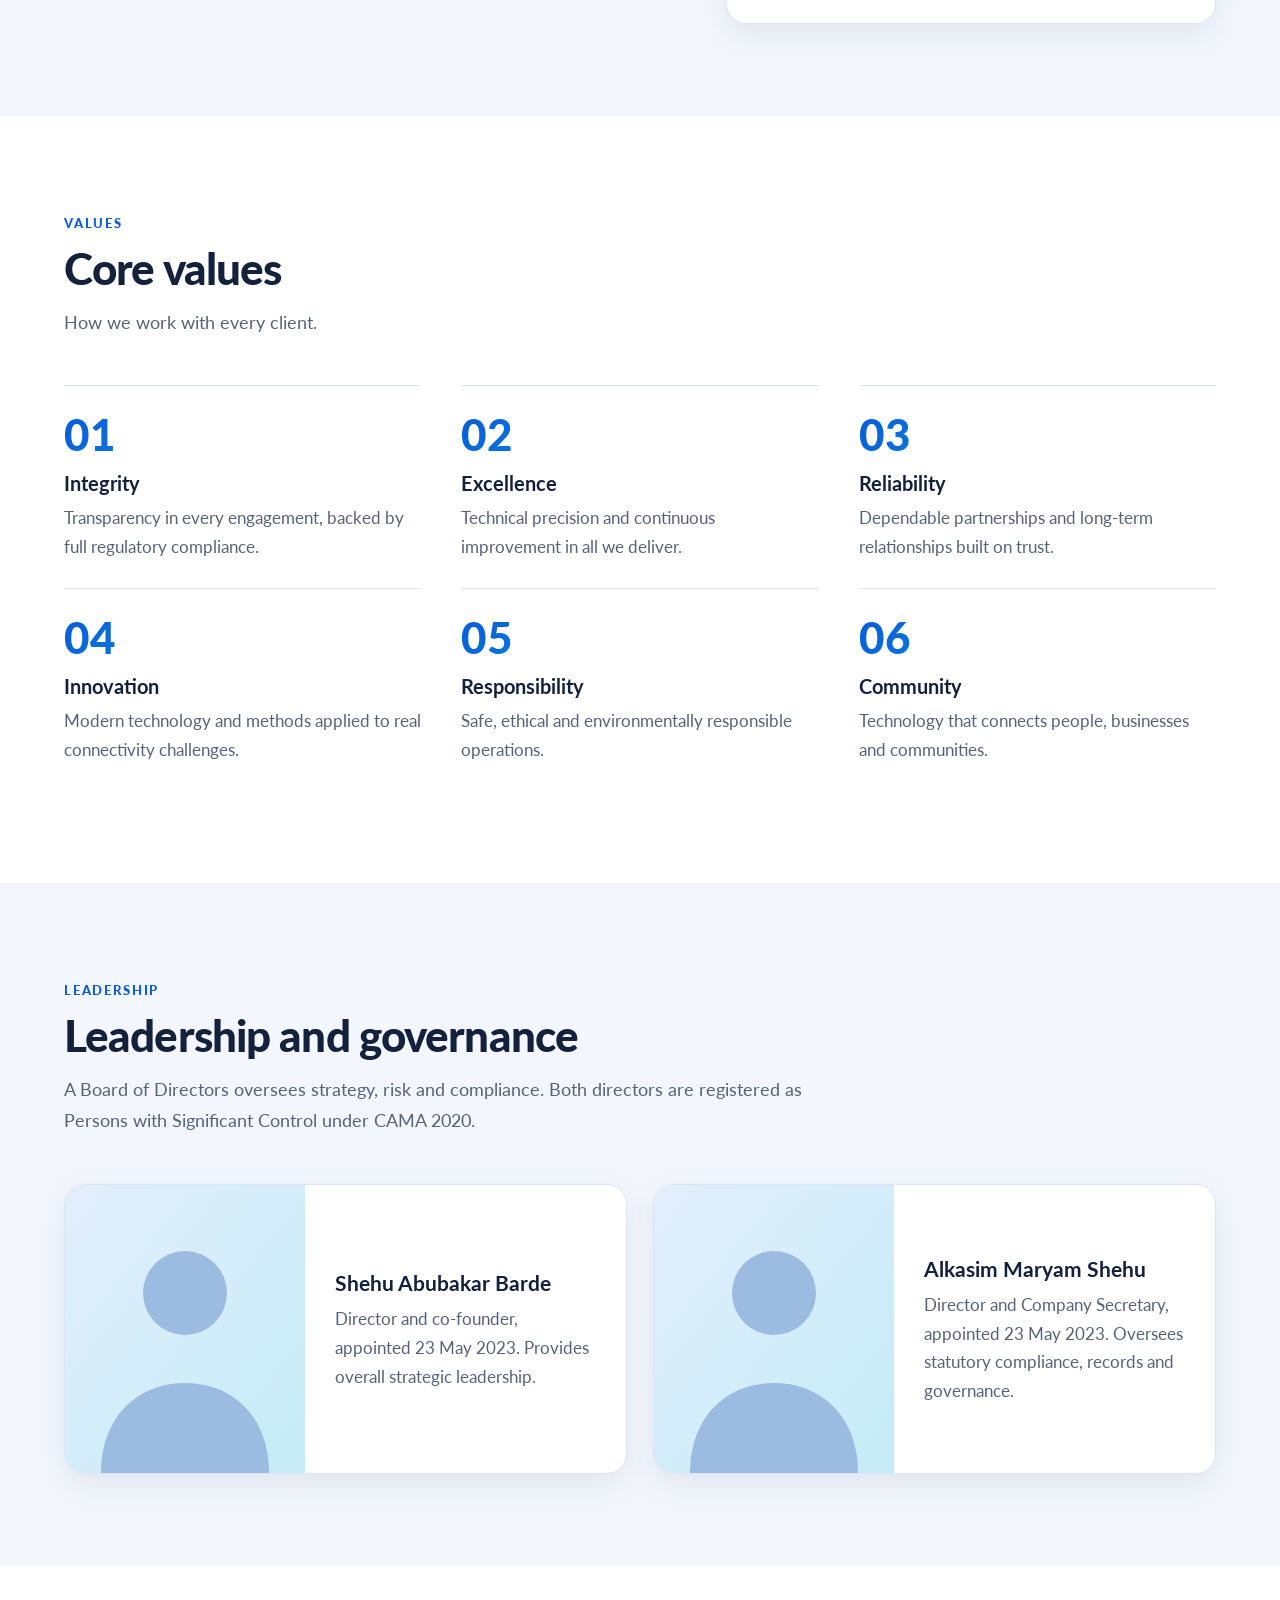
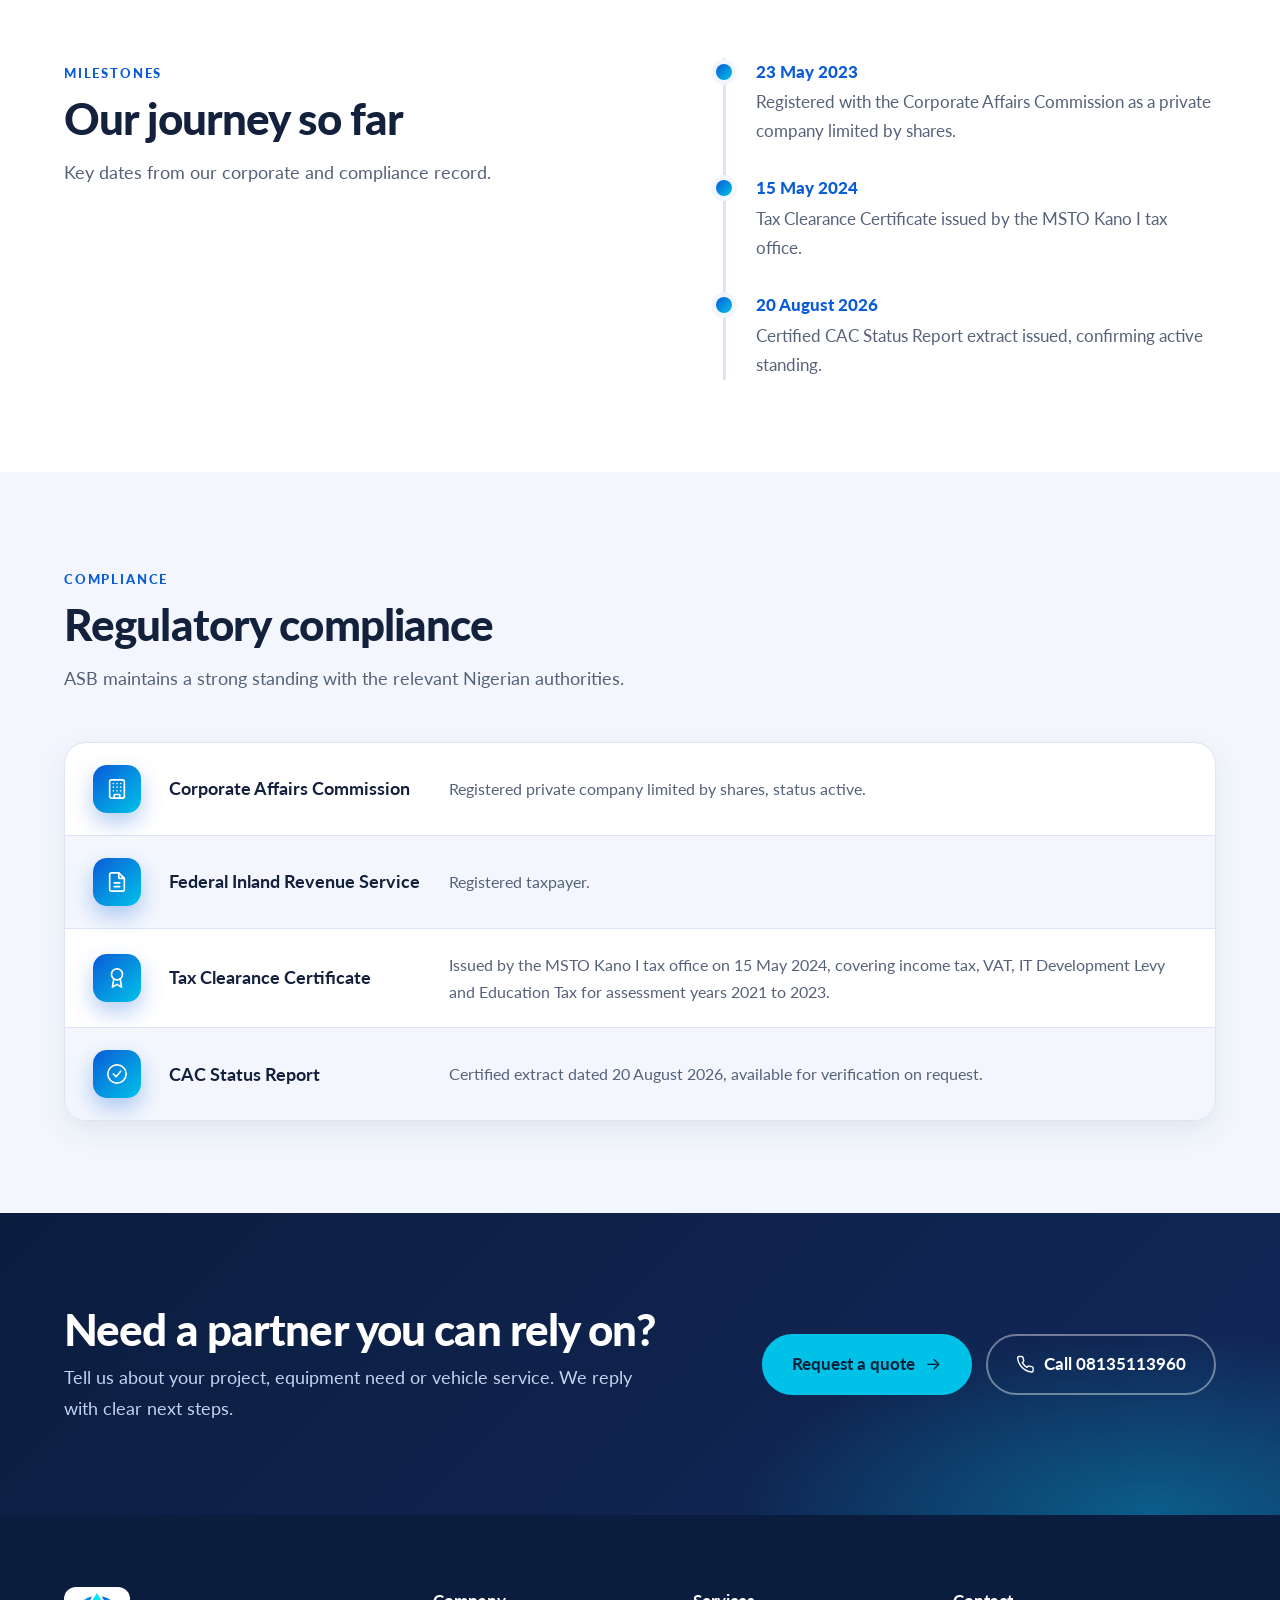
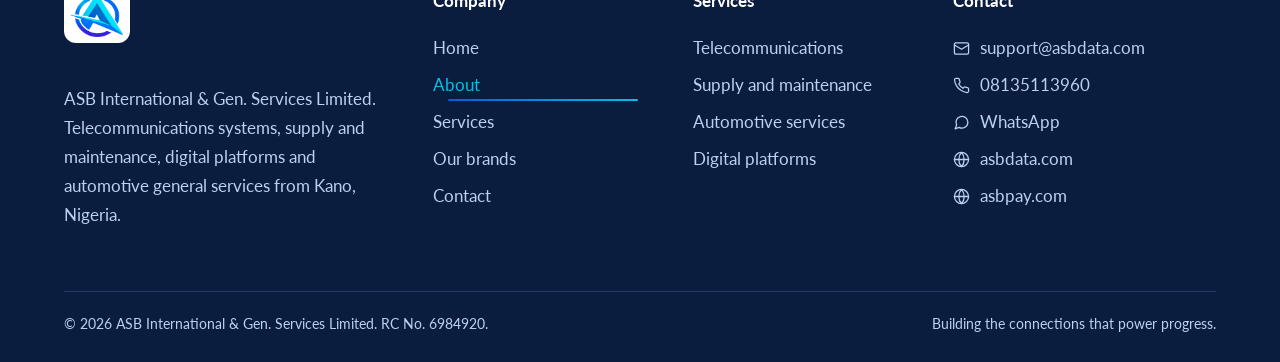
==== commit 4edcc51a: "Add files via upload" ====
--- a/about.html
+++ b/about.html
@@ -1,13 +1,13 @@
 <!DOCTYPE html>
 <html lang="en"><head><meta charset="utf-8"><meta name="viewport" content="width=device-width, initial-scale=1">
 <title>About | ASB International &amp; Gen. Services Limited</title>
-<meta name="description" content="About ASB International & Gen. Services Limited: company overview, vision, mission, values, ownership and compliance.">
-<link rel="icon" href="assets/logo.png">
+<meta name="description" content="About ASB International &amp; Gen. Services Limited: company overview, vision, mission, values, ownership and compliance.">
+<link rel="icon" type="image/png" sizes="32x32" href="assets/favicon-32.png"><link rel="icon" type="image/png" sizes="48x48" href="assets/favicon-48.png"><link rel="apple-touch-icon" href="assets/apple-touch-icon.png"><meta name="theme-color" content="#0b1d3f"><meta property="og:type" content="website"><meta property="og:site_name" content="ASB International &amp; Gen. Services Limited"><meta property="og:title" content="About | ASB International &amp; Gen. Services Limited"><meta property="og:description" content="About ASB International &amp; Gen. Services Limited: company overview, vision, mission, values, ownership and compliance."><meta property="og:image" content="assets/og-image.jpg"><meta name="twitter:card" content="summary_large_image"><script>document.documentElement.className+=" js"</script>
 <link rel="preconnect" href="https://fonts.googleapis.com"><link rel="preconnect" href="https://fonts.gstatic.com" crossorigin>
 <link href="https://fonts.googleapis.com/css2?family=Lato:wght@400;700;900&display=swap" rel="stylesheet">
-<link rel="stylesheet" href="css/style.css"></head><body>
-<div id="site-header"></div><main>
-<div class="page-hero"><div class="wrap"><div class="crumbs"><a href="index.html">Home</a> / About</div><h1>About ASB International</h1><p>A Nigerian private limited company headquartered in Tarauni, Kano State, serving public and private sector clients.</p></div></div>
+<link rel="stylesheet" href="css/style.css"></head><body><svg width="0" height="0" style="position:absolute" aria-hidden="true" focusable="false"><defs><symbol id="i-phone" viewBox="0 0 24 24"><path d="M22 16.9v3a2 2 0 0 1-2.2 2 19.8 19.8 0 0 1-8.6-3.1 19.5 19.5 0 0 1-6-6A19.8 19.8 0 0 1 2.1 4.2 2 2 0 0 1 4.1 2h3a2 2 0 0 1 2 1.7c.1 1 .4 1.9.7 2.8a2 2 0 0 1-.5 2.1L8.1 9.9a16 16 0 0 0 6 6l1.3-1.3a2 2 0 0 1 2.1-.4c.9.3 1.8.6 2.8.7a2 2 0 0 1 1.7 2z"/></symbol><symbol id="i-mail" viewBox="0 0 24 24"><rect x="2" y="4" width="20" height="16" rx="2"/><path d="m22 7-10 6L2 7"/></symbol><symbol id="i-pin" viewBox="0 0 24 24"><path d="M20 10c0 6-8 12-8 12S4 16 4 10a8 8 0 0 1 16 0z"/><circle cx="12" cy="10" r="3"/></symbol><symbol id="i-globe" viewBox="0 0 24 24"><circle cx="12" cy="12" r="10"/><path d="M2 12h20M12 2a15 15 0 0 1 0 20 15 15 0 0 1 0-20z"/></symbol><symbol id="i-radio" viewBox="0 0 24 24"><path d="M4.9 19.1a10 10 0 0 1 0-14.2M19.1 4.9a10 10 0 0 1 0 14.2M8.1 16a5.5 5.5 0 0 1 0-8M15.9 8a5.5 5.5 0 0 1 0 8"/><circle cx="12" cy="12" r="1.5"/></symbol><symbol id="i-tower" viewBox="0 0 24 24"><path d="M12 12v10M8 22h8M7 8a7 7 0 0 1 10 0M4.5 5.5a11 11 0 0 1 15 0"/><circle cx="12" cy="11" r="1.5"/></symbol><symbol id="i-wrench" viewBox="0 0 24 24"><path d="M14.7 6.3a4 4 0 0 0 5 5L21 12.6a2 2 0 0 1 0 2.8l-5.6 5.6a2 2 0 0 1-2.8 0l-9.6-9.6a2 2 0 0 1 0-2.8L7 3.2a4 4 0 0 0 5 5z"/></symbol><symbol id="i-box" viewBox="0 0 24 24"><path d="M21 8 12 3 3 8v8l9 5 9-5z"/><path d="m3 8 9 5 9-5M12 13v8"/></symbol><symbol id="i-car" viewBox="0 0 24 24"><path d="M5 17H3v-5l2-5h14l2 5v5h-2"/><circle cx="7.5" cy="17" r="2"/><circle cx="16.5" cy="17" r="2"/><path d="M3 12h18"/></symbol><symbol id="i-gear" viewBox="0 0 24 24"><circle cx="12" cy="12" r="3"/><path d="M19.4 15a1.7 1.7 0 0 0 .3 1.9l.1.1a2 2 0 1 1-2.8 2.8l-.1-.1a1.7 1.7 0 0 0-1.9-.3 1.7 1.7 0 0 0-1 1.5V21a2 2 0 1 1-4 0v-.1a1.7 1.7 0 0 0-1.1-1.5 1.7 1.7 0 0 0-1.9.3l-.1.1a2 2 0 1 1-2.8-2.8l.1-.1a1.7 1.7 0 0 0 .3-1.9 1.7 1.7 0 0 0-1.5-1H3a2 2 0 1 1 0-4h.1a1.7 1.7 0 0 0 1.5-1.1 1.7 1.7 0 0 0-.3-1.9l-.1-.1a2 2 0 1 1 2.8-2.8l.1.1a1.7 1.7 0 0 0 1.9.3H9a1.7 1.7 0 0 0 1-1.5V3a2 2 0 1 1 4 0v.1a1.7 1.7 0 0 0 1 1.5 1.7 1.7 0 0 0 1.9-.3l.1-.1a2 2 0 1 1 2.8 2.8l-.1.1a1.7 1.7 0 0 0-.3 1.9V9a1.7 1.7 0 0 0 1.5 1H21a2 2 0 1 1 0 4h-.1a1.7 1.7 0 0 0-1.5 1z"/></symbol><symbol id="i-shield" viewBox="0 0 24 24"><path d="M12 22s8-4 8-10V5l-8-3-8 3v7c0 6 8 10 8 10z"/><path d="m9 12 2 2 4-4"/></symbol><symbol id="i-check" viewBox="0 0 24 24"><circle cx="12" cy="12" r="10"/><path d="m8 12 3 3 5-6"/></symbol><symbol id="i-award" viewBox="0 0 24 24"><circle cx="12" cy="8" r="6"/><path d="M15.5 13 17 22l-5-3-5 3 1.5-9"/></symbol><symbol id="i-users" viewBox="0 0 24 24"><path d="M17 21v-2a4 4 0 0 0-4-4H5a4 4 0 0 0-4 4v2"/><circle cx="9" cy="7" r="4"/><path d="M23 21v-2a4 4 0 0 0-3-3.9M16 3.1a4 4 0 0 1 0 7.8"/></symbol><symbol id="i-target" viewBox="0 0 24 24"><circle cx="12" cy="12" r="10"/><circle cx="12" cy="12" r="6"/><circle cx="12" cy="12" r="2"/></symbol><symbol id="i-eye" viewBox="0 0 24 24"><path d="M1 12s4-8 11-8 11 8 11 8-4 8-11 8S1 12 1 12z"/><circle cx="12" cy="12" r="3"/></symbol><symbol id="i-bulb" viewBox="0 0 24 24"><path d="M9 18h6M10 22h4M12 2a7 7 0 0 0-4 12.7c.6.5 1 1.3 1 2.3h6c0-1 .4-1.8 1-2.3A7 7 0 0 0 12 2z"/></symbol><symbol id="i-leaf" viewBox="0 0 24 24"><path d="M11 20A7 7 0 0 1 4 13c0-6 6-10 16-10 0 10-4 17-9 17zM4 21c3-6 6-9 11-11"/></symbol><symbol id="i-handshake" viewBox="0 0 24 24"><path d="m11 17 2 2a1.4 1.4 0 0 0 2-2M14 14l2.5 2.5a1.4 1.4 0 0 0 2-2L15 11M2 11l5-5 4 1 3-1 6 6-3 4M2 11l4 4a1.4 1.4 0 0 0 2 0"/></symbol><symbol id="i-building" viewBox="0 0 24 24"><rect x="4" y="2" width="16" height="20" rx="2"/><path d="M9 22v-4h6v4M8 6h.01M12 6h.01M16 6h.01M8 10h.01M12 10h.01M16 10h.01M8 14h.01M12 14h.01M16 14h.01"/></symbol><symbol id="i-file" viewBox="0 0 24 24"><path d="M14 2H6a2 2 0 0 0-2 2v16a2 2 0 0 0 2 2h12a2 2 0 0 0 2-2V8z"/><path d="M14 2v6h6M9 13h6M9 17h6"/></symbol><symbol id="i-card" viewBox="0 0 24 24"><rect x="2" y="5" width="20" height="14" rx="2"/><path d="M2 10h20"/></symbol><symbol id="i-data" viewBox="0 0 24 24"><ellipse cx="12" cy="5" rx="9" ry="3"/><path d="M3 5v14c0 1.7 4 3 9 3s9-1.3 9-3V5M3 12c0 1.7 4 3 9 3s9-1.3 9-3"/></symbol><symbol id="i-arrow" viewBox="0 0 24 24"><path d="M5 12h14M13 6l6 6-6 6"/></symbol><symbol id="i-up" viewBox="0 0 24 24"><path d="m18 15-6-6-6 6"/></symbol><symbol id="i-clock" viewBox="0 0 24 24"><circle cx="12" cy="12" r="10"/><path d="M12 6v6l4 2"/></symbol><symbol id="i-wa" viewBox="0 0 24 24"><path d="M21 11.5a8.4 8.4 0 0 1-12.4 7.4L3 21l2.1-5.5A8.4 8.4 0 1 1 21 11.5z"/></symbol><symbol id="i-truck" viewBox="0 0 24 24"><path d="M1 3h15v13H1zM16 8h4l3 3v5h-7"/><circle cx="5.5" cy="18.5" r="2"/><circle cx="18.5" cy="18.5" r="2"/></symbol><symbol id="i-cap" viewBox="0 0 24 24"><path d="M22 10 12 5 2 10l10 5z"/><path d="M6 12v5c3 2 9 2 12 0v-5"/></symbol><symbol id="i-heart" viewBox="0 0 24 24"><path d="M20.8 4.6a5.5 5.5 0 0 0-7.8 0L12 5.7l-1-1.1a5.5 5.5 0 0 0-7.8 7.8l1 1.1L12 21l7.8-7.5 1-1.1a5.5 5.5 0 0 0 0-7.8z"/></symbol><symbol id="i-store" viewBox="0 0 24 24"><path d="M3 9 5 3h14l2 6M3 9v12h18V9M3 9c0 2 3 2 3 0 0 2 3 2 3 0 0 2 3 2 3 0 0 2 3 2 3 0 0 2 3 2 3 0"/></symbol><symbol id="i-bolt" viewBox="0 0 24 24"><path d="M13 2 3 14h9l-1 8 10-12h-9z"/></symbol><symbol id="i-menu" viewBox="0 0 24 24"><path d="M3 6h18M3 12h18M3 18h18"/></symbol><symbol id="i-close" viewBox="0 0 24 24"><path d="M6 6l12 12M18 6 6 18"/></symbol></defs></svg>
+<a class="skip" href="#main">Skip to main content</a><div class="topbar"><div class="wrap"><div><a href="tel:+2348135113960"><svg class="ico" aria-hidden="true" focusable="false"><use href="#i-phone"/></svg>08135113960</a><a href="mailto:support@asbdata.com"><svg class="ico" aria-hidden="true" focusable="false"><use href="#i-mail"/></svg>support@asbdata.com</a></div><div class="r"><svg class="ico" aria-hidden="true" focusable="false"><use href="#i-pin"/></svg>Tarauni, Kano State, Nigeria</div></div></div><header><div class="wrap"><a class="brand" href="index.html" aria-label="ASB International and Gen. Services Limited, home"><img src="assets/logo.png" alt="" width="59" height="50"><span><b>ASB International</b><small>&amp; Gen. Services Ltd</small></span></a><button class="menu" type="button" aria-expanded="false" aria-controls="nav"><svg class="ico" aria-hidden="true" focusable="false"><use href="#i-menu"/></svg><span>Menu</span></button><nav id="nav" aria-label="Main"><a href="index.html">Home</a><a href="about.html" class="active" aria-current="page">About</a><a href="services.html">Services</a><a href="brands.html">Our brands</a><a class="cta-link" href="contact.html#enquiry">Request a quote</a></nav></div></header><main id="main">
+<div class="page-hero"><div class="wrap"><nav class="crumbs" aria-label="Breadcrumb"><a href="index.html">Home</a> / <span aria-current="page">About</span></nav><h1>About ASB International</h1><p>A Nigerian private limited company headquartered in Tarauni, Kano State, serving public and private sector clients.</p></div></div>
 
 <section><div class="wrap split"><div class="reveal">
 <span class="tag">Overview</span><h2>Company overview</h2>
@@ -22,18 +22,12 @@
 <dt>CAC status</dt><dd>Active</dd>
 <dt>Address</dt><dd>Suite C7, Block C, Hamisu Babba Plaza, Tarauni Market, Tarauni LGA, Kano State</dd></dl></div></div></section>
 
-<section class="alt"><div class="wrap grid g2">
-<div class="card reveal"><div class="icon-box"><i data-i="eye"></i></div><h3>Vision</h3><p>To be a leading Nigerian provider of telecommunication systems, infrastructure services and integrated technology solutions, recognised for technical excellence, integrity and dependable delivery.</p></div>
-<div class="card reveal"><div class="icon-box"><i data-i="target"></i></div><h3>Mission</h3><p>To design, build, supply, manage and maintain world-class telecommunication systems and related equipment, delivering reliable, cost-effective and future-ready solutions that connect people, businesses and communities.</p></div></div></section>
+<section class="alt"><div class="wrap duo">
+<div class="card dark reveal"><div class="icon-box"><svg class="ico" aria-hidden="true" focusable="false"><use href="#i-eye"/></svg></div><h3>Vision</h3><p>To be a leading Nigerian provider of telecommunication systems, infrastructure services and integrated technology solutions, recognised for technical excellence, integrity and dependable delivery.</p></div>
+<div class="card reveal"><div class="icon-box"><svg class="ico" aria-hidden="true" focusable="false"><use href="#i-target"/></svg></div><h3>Mission</h3><p>To design, build, supply, manage and maintain world-class telecommunication systems and related equipment, delivering reliable, cost-effective and future-ready solutions that connect people, businesses and communities.</p></div></div></section>
 
-<section><div class="wrap"><div class="sec-head reveal"><span class="tag">Values</span><h2>Core values</h2><p class="lead">How we work with every client.</p></div>
-<div class="grid g3">
-<div class="person reveal"><div class="icon-box"><i data-i="shield"></i></div><b>Integrity</b><span>Transparency in every engagement, backed by full regulatory compliance.</span></div>
-<div class="person reveal"><div class="icon-box"><i data-i="award"></i></div><b>Excellence</b><span>Technical precision and continuous improvement in all we deliver.</span></div>
-<div class="person reveal"><div class="icon-box"><i data-i="handshake"></i></div><b>Reliability</b><span>Dependable partnerships and long-term relationships built on trust.</span></div>
-<div class="person reveal"><div class="icon-box"><i data-i="bulb"></i></div><b>Innovation</b><span>Modern technology and methods applied to real connectivity challenges.</span></div>
-<div class="person reveal"><div class="icon-box"><i data-i="leaf"></i></div><b>Responsibility</b><span>Safe, ethical and environmentally responsible operations.</span></div>
-<div class="person reveal"><div class="icon-box"><i data-i="users"></i></div><b>Community</b><span>Technology that connects people, businesses and communities.</span></div></div></div></section>
+<section><div class="wrap"><div class="sec-head reveal"><span class="tag">Values</span><h2>Core values</h2><p class="lead m-hide">How we work with every client.</p></div>
+<div class="nums"><div class="reveal"><b>Integrity</b><span>Transparency in every engagement, backed by full regulatory compliance.</span></div><div class="reveal"><b>Excellence</b><span>Technical precision and continuous improvement in all we deliver.</span></div><div class="reveal"><b>Reliability</b><span>Dependable partnerships and long-term relationships built on trust.</span></div><div class="reveal"><b>Innovation</b><span>Modern technology and methods applied to real connectivity challenges.</span></div><div class="reveal"><b>Responsibility</b><span>Safe, ethical and environmentally responsible operations.</span></div><div class="reveal"><b>Community</b><span>Technology that connects people, businesses and communities.</span></div></div></div></section>
 
 <section class="alt"><div class="wrap"><div class="sec-head reveal"><span class="tag">Leadership</span><h2>Leadership and governance</h2><p class="lead">A Board of Directors oversees strategy, risk and compliance. Both directors are registered as Persons with Significant Control under CAMA 2020.</p></div>
 <div class="grid g2"><div class="person leader reveal"><div class="photo"><img src="assets/team/shehu-abubakar-barde.jpg" alt="Portrait of Shehu Abubakar Barde" width="400" height="480" loading="lazy" onerror="this.onerror=null;this.src='assets/team/placeholder.svg'"></div><div class="lbody"><b>Shehu Abubakar Barde</b><span>Director and co-founder, appointed 23 May 2023. Provides overall strategic leadership.</span></div></div>
@@ -45,10 +39,6 @@
 <li><time>20 August 2026</time><p>Certified CAC Status Report extract issued, confirming active standing.</p></li></ol></div></section>
 
 <section class="alt"><div class="wrap"><div class="sec-head reveal"><span class="tag">Compliance</span><h2>Regulatory compliance</h2><p class="lead">ASB maintains a strong standing with the relevant Nigerian authorities.</p></div>
-<div class="grid g2">
-<div class="card reveal"><div class="icon-box"><i data-i="building"></i></div><h3>Corporate Affairs Commission</h3><p>Registered private company limited by shares, status active.</p></div>
-<div class="card reveal"><div class="icon-box"><i data-i="file"></i></div><h3>Federal Inland Revenue Service</h3><p>Registered taxpayer.</p></div>
-<div class="card reveal"><div class="icon-box"><i data-i="award"></i></div><h3>Tax Clearance Certificate</h3><p>Issued by the MSTO Kano I tax office on 15 May 2024, covering income tax, VAT, IT Development Levy and Education Tax for assessment years 2021 to 2023.</p></div>
-<div class="card reveal"><div class="icon-box"><i data-i="check"></i></div><h3>CAC Status Report</h3><p>Certified extract dated 20 August 2026, available for verification on request.</p></div></div></div></section>
-<section class="cta"><div class="wrap"><div><h2>Need a partner you can rely on?</h2><p>Tell us about your project, equipment need or vehicle service. We reply with clear next steps.</p></div><div class="btns"><a class="btn" href="contact.html">Contact ASB <i data-i="arrow"></i></a><a class="btn ghost" href="tel:+2348135113960"><i data-i="phone"></i>08135113960</a></div></div></section>
-</main><div id="site-footer"></div><script src="js/main.js"></script></body></html>
+<div class="rows reveal"><div><div class="icon-box"><svg class="ico" aria-hidden="true" focusable="false"><use href="#i-building"/></svg></div><h3>Corporate Affairs Commission</h3><p>Registered private company limited by shares, status active.</p></div><div><div class="icon-box"><svg class="ico" aria-hidden="true" focusable="false"><use href="#i-file"/></svg></div><h3>Federal Inland Revenue Service</h3><p>Registered taxpayer.</p></div><div><div class="icon-box"><svg class="ico" aria-hidden="true" focusable="false"><use href="#i-award"/></svg></div><h3>Tax Clearance Certificate</h3><p>Issued by the MSTO Kano I tax office on 15 May 2024, covering income tax, VAT, IT Development Levy and Education Tax for assessment years 2021 to 2023.</p></div><div><div class="icon-box"><svg class="ico" aria-hidden="true" focusable="false"><use href="#i-check"/></svg></div><h3>CAC Status Report</h3><p>Certified extract dated 20 August 2026, available for verification on request.</p></div></div></div></section>
+<section class="cta"><div class="wrap"><div><h2>Need a partner you can rely on?</h2><p>Tell us about your project, equipment need or vehicle service. We reply with clear next steps.</p></div><div class="btns"><a class="btn" href="contact.html#enquiry">Request a quote <svg class="ico" aria-hidden="true" focusable="false"><use href="#i-arrow"/></svg></a><a class="btn ghost" href="tel:+2348135113960"><svg class="ico" aria-hidden="true" focusable="false"><use href="#i-phone"/></svg>Call 08135113960</a></div></div></section>
+</main><footer><div class="wrap"><div class="cols"><div><img src="assets/logo.png" alt="ASB logo" width="66" height="56"><p>ASB International &amp; Gen. Services Limited. Telecommunications systems, supply and maintenance, digital platforms and automotive general services from Kano, Nigeria.</p></div><nav aria-label="Company"><p class="fh">Company</p><a href="index.html">Home</a><a href="about.html" class="active" aria-current="page">About</a><a href="services.html">Services</a><a href="brands.html">Our brands</a><a href="contact.html">Contact</a></nav><nav aria-label="Services"><p class="fh">Services</p><a href="services.html#telecom">Telecommunications</a><a href="services.html#supply">Supply and maintenance</a><a href="services.html#auto">Automotive services</a><a href="services.html#digital">Digital platforms</a></nav><div><p class="fh">Contact</p><a class="ci" href="mailto:support@asbdata.com"><svg class="ico" aria-hidden="true" focusable="false"><use href="#i-mail"/></svg>support@asbdata.com</a><a class="ci" href="tel:+2348135113960"><svg class="ico" aria-hidden="true" focusable="false"><use href="#i-phone"/></svg>08135113960</a><a class="ci" href="https://wa.me/2348135113960?text=Hello%20ASB%2C%20I%27d%20like%20to%20make%20an%20enquiry." rel="noopener" target="_blank"><svg class="ico" aria-hidden="true" focusable="false"><use href="#i-wa"/></svg>WhatsApp</a><a class="ci" href="https://asbdata.com" rel="noopener"><svg class="ico" aria-hidden="true" focusable="false"><use href="#i-globe"/></svg>asbdata.com</a><a class="ci" href="https://asbpay.com" rel="noopener"><svg class="ico" aria-hidden="true" focusable="false"><use href="#i-globe"/></svg>asbpay.com</a></div></div><div class="legal"><span>&copy; <span id="yr">2026</span> ASB International &amp; Gen. Services Limited. RC No. 6984920.</span><span>Building the connections that power progress.</span></div></div></footer><a class="fab" href="https://wa.me/2348135113960?text=Hello%20ASB%2C%20I%27d%20like%20to%20make%20an%20enquiry." rel="noopener" target="_blank" aria-label="Chat with ASB on WhatsApp"><svg class="ico" aria-hidden="true" focusable="false"><use href="#i-wa"/></svg><span>Chat with us</span></a><button class="totop" type="button" aria-label="Back to top"><svg class="ico" aria-hidden="true" focusable="false"><use href="#i-up"/></svg></button><script src="js/main.js" defer></script></body></html>
--- a/css/style.css
+++ b/css/style.css
@@ -1,10 +1,10 @@
 :root{--navy:#0b1d3f;--navy2:#12285a;--blue:#0a5bd8;--cyan:#00c2e8;--indigo:#3a22e0;--bg:#fff;--soft:#f3f7fd;--text:#14213d;--muted:#55627a;--line:#dbe5f3;--card:#fff;--shadow:0 10px 30px rgba(11,29,63,.08);--shadow2:0 18px 44px rgba(10,91,216,.18);--grad:linear-gradient(135deg,#0a5bd8 0%,#00c2e8 100%)}
-@media(prefers-color-scheme:dark){:root{--bg:#0a1324;--soft:#0f1b33;--text:#e8eef9;--muted:#a3b3cf;--line:#223250;--card:#111f3a;--shadow:0 10px 30px rgba(0,0,0,.35);--shadow2:0 18px 44px rgba(0,0,0,.5)}}
+@media(prefers-color-scheme:dark){:root{--blue:#6aa8ff;--bg:#0a1324;--soft:#0f1b33;--text:#e8eef9;--muted:#a3b3cf;--line:#223250;--card:#111f3a;--shadow:0 10px 30px rgba(0,0,0,.35);--shadow2:0 18px 44px rgba(0,0,0,.5)}}
 *,*:before,*:after{box-sizing:border-box}
 html{scroll-behavior:smooth;scroll-padding-top:110px}
 body{margin:0;background:var(--bg);color:var(--text);font-family:Lato,"Segoe UI",Helvetica,Arial,sans-serif;line-height:1.7;font-size:17px;-webkit-font-smoothing:antialiased}
 a{color:inherit}img{max-width:100%}
-.wrap{width:90%;max-width:1900px;margin:0 auto}
+.wrap{width:90%;max-width:1240px;margin:0 auto}
 a:focus-visible,button:focus-visible,input:focus-visible,textarea:focus-visible,select:focus-visible,summary:focus-visible{outline:3px solid var(--cyan);outline-offset:3px}
 .ico{width:1em;height:1em;stroke:currentColor;fill:none;stroke-width:1.8;stroke-linecap:round;stroke-linejoin:round;flex:none;vertical-align:-.125em}
 /* top bar + header */
@@ -125,12 +125,175 @@
 /* footer */
 footer{background:var(--navy);color:#bcd0f2;padding:72px 0 26px}
 footer .cols{display:grid;grid-template-columns:1.5fr 1fr 1fr 1.2fr;gap:40px}
-footer h4{color:#fff;margin:0 0 14px;font-size:17px}
+footer .fh{color:#fff;margin:0 0 14px;font-size:17px;font-weight:700}
 footer a{display:block;text-decoration:none;padding:4px 0}footer a:hover{color:var(--cyan)}
 footer img{height:56px;background:#fff;border-radius:12px;padding:6px;margin-bottom:16px}
 footer .ci{display:flex;gap:10px;align-items:center}
 .legal{border-top:1px solid #243a68;margin-top:44px;padding-top:20px;font-size:14px;display:flex;flex-wrap:wrap;justify-content:space-between;gap:8px}
 @media(max-width:960px){footer .cols{grid-template-columns:1fr 1fr}}@media(max-width:560px){footer .cols{grid-template-columns:1fr}}
-.totop{position:fixed;right:22px;bottom:22px;width:48px;height:48px;border-radius:50%;border:0;background:var(--grad);color:#fff;font-size:22px;cursor:pointer;display:none;place-items:center;box-shadow:var(--shadow2);z-index:40}.totop.show{display:grid}
-.reveal{opacity:0;transform:translateY(24px);transition:opacity .7s,transform .7s}.reveal.in{opacity:1;transform:none}
-@media(prefers-reduced-motion:reduce){html{scroll-behavior:auto}.reveal{opacity:1;transform:none;transition:none}.card,.btn{transition:none}}
+.totop{position:fixed;right:22px;bottom:86px;width:48px;height:48px;border-radius:50%;border:0;background:var(--grad);color:#fff;font-size:22px;cursor:pointer;display:none;place-items:center;box-shadow:var(--shadow2);z-index:40}.totop.show{display:grid}
+.js .reveal{opacity:0;transform:translateY(24px);transition:opacity .7s,transform .7s}.js .reveal.in{opacity:1;transform:none}
+@media(prefers-reduced-motion:reduce){html{scroll-behavior:auto}.js .reveal{opacity:1;transform:none;transition:none}.card,.btn{transition:none}}
+
+.leader{padding:0;overflow:hidden;display:grid;grid-template-columns:240px 1fr;align-items:stretch}
+.leader .photo{background:var(--soft);min-height:100%}
+.leader .photo img{width:100%;height:100%;object-fit:cover;object-position:center top;display:block;aspect-ratio:5/6}
+.leader .lbody{padding:30px;align-self:center}
+.leader b{font-size:21px}
+@media(max-width:640px){.leader{grid-template-columns:1fr}.leader .photo img{aspect-ratio:4/3}}
+
+/* ===== v3: two-column service lists, varied layouts, lean mobile ===== */
+.svc-list{display:grid;grid-template-columns:1fr 1fr;column-gap:64px;margin:0;padding:0;list-style:none}
+.svc{align-content:start;display:grid;grid-template-columns:52px 1fr;gap:4px 20px;padding:26px 0;border-bottom:1px solid var(--line);align-items:start;transition:.2s}
+.svc:hover{padding-left:8px}
+.svc .icon-box{width:52px;height:52px;font-size:24px;border-radius:14px;margin:0;grid-row:span 4}
+.svc h3{margin:0;font-size:20px}
+.svc p{margin:0;color:var(--muted);font-size:16px;line-height:1.6}
+.svc ul{margin:6px 0 0;padding:0;list-style:none;display:flex;flex-wrap:wrap;gap:6px 8px}
+.svc li{font-size:13.5px;font-weight:700;color:var(--blue);background:var(--soft);border:1px solid var(--line);padding:3px 11px;border-radius:999px}
+section.alt .svc li{background:var(--bg)}
+.svc .link{font-weight:700;color:var(--blue);text-decoration:none;display:inline-flex;align-items:center;gap:8px;margin-top:6px;font-size:15px}
+.svc .link:hover .ico{transform:translateX(4px)}.svc .link .ico{transition:.2s}
+@media(max-width:860px){.svc-list{grid-template-columns:1fr}}
+
+/* bento (Why ASB) */
+.bento{display:grid;grid-template-columns:repeat(6,1fr);gap:20px}
+.bento>div{border:1px solid var(--line);background:var(--card);border-radius:22px;padding:28px;box-shadow:var(--shadow);grid-column:span 2}
+.bento .icon-box{width:48px;height:48px;font-size:22px;border-radius:14px;margin-bottom:14px}
+.bento b{display:block;font-size:19px;margin-bottom:4px}.bento span{color:var(--muted)}
+.bento .w4{grid-column:span 4;background:radial-gradient(420px 240px at 100% 0,rgba(0,194,232,.32),transparent 60%),var(--navy);border:0;color:#fff;padding:36px}
+.bento .w4 b{font-size:26px}.bento .w4 span{color:#c3d2ee;font-size:18px}
+.bento .tint{background:var(--soft);box-shadow:none}
+.bento .plain{background:transparent;box-shadow:none;border:0;border-top:3px solid var(--blue);border-radius:0;padding:22px 4px 0}
+.bento .w6{grid-column:span 6;display:flex;gap:22px;align-items:center;background:var(--grad);border:0;color:#fff}
+.bento .w6 .icon-box{background:rgba(255,255,255,.2);box-shadow:none;margin:0;flex:none}
+.bento .w6 span{color:#eaf6ff}
+@media(max-width:860px){.bento{grid-template-columns:1fr 1fr;gap:14px}.bento>div,.bento .w4{grid-column:span 1;padding:20px}.bento .w4,.bento .w6{grid-column:span 2}.bento .w4 b{font-size:21px}.bento .w4 span{font-size:16px}}
+@media(max-width:520px){.bento span{font-size:15px;line-height:1.55}.bento b{font-size:17px}.bento .icon-box{margin-bottom:10px}}
+
+/* duo: asymmetric pair */
+.duo{display:grid;grid-template-columns:1.3fr 1fr;gap:26px;align-items:start}
+.duo>.card:nth-child(2){margin-top:44px}
+.card.dark{background:radial-gradient(420px 260px at 100% 0,rgba(0,194,232,.3),transparent 60%),var(--navy);color:#fff;border-color:transparent}
+.card.dark p,.card.dark ul{color:#c3d2ee}.card.dark .domain,.card.dark .link{color:#7fe3ff}
+.card.dark .icon-box{background:rgba(255,255,255,.14);box-shadow:none}
+@media(max-width:860px){.duo{grid-template-columns:1fr}.duo>.card:nth-child(2){margin-top:0}}
+
+/* numbered values (about) */
+.nums{counter-reset:n;display:grid;grid-template-columns:repeat(3,1fr);gap:0 40px}
+.nums>div{counter-increment:n;padding:26px 0 26px 0;border-top:1px solid var(--line)}
+.nums>div:before{content:"0" counter(n);display:block;font-size:44px;font-weight:900;line-height:1;margin-bottom:10px;background:var(--grad);-webkit-background-clip:text;background-clip:text;color:transparent}
+.nums b{display:block;font-size:20px;margin-bottom:4px}.nums span{color:var(--muted)}
+@media(max-width:860px){.nums{grid-template-columns:1fr 1fr;gap:0 24px}}
+@media(max-width:520px){.nums{grid-template-columns:1fr}.nums>div{padding:16px 0;display:grid;grid-template-columns:56px 1fr;align-items:start}.nums>div:before{font-size:30px;grid-row:span 2;margin:0}}
+
+/* ruled rows (compliance) */
+.rows{display:grid;gap:0;border:1px solid var(--line);border-radius:22px;background:var(--card);box-shadow:var(--shadow);overflow:hidden}
+.rows>div{display:grid;grid-template-columns:56px 260px 1fr;gap:20px;align-items:center;padding:22px 28px;border-bottom:1px solid var(--line)}
+.rows>div:last-child{border:0}.rows>div:nth-child(even){background:var(--soft)}
+.rows .icon-box{width:48px;height:48px;font-size:22px;margin:0;border-radius:14px}
+.rows h3{margin:0;font-size:18px}.rows p{margin:0;color:var(--muted);font-size:16px}
+@media(max-width:860px){.rows>div{grid-template-columns:48px 1fr;padding:16px 18px;gap:4px 14px}.rows>div p{grid-column:2}.rows .icon-box{grid-row:span 2;width:42px;height:42px;font-size:20px}}
+
+/* contact links */
+.reach{display:flex;flex-wrap:wrap;gap:14px;justify-content:center}
+.reach a{display:inline-flex;align-items:center;gap:12px;text-decoration:none;font-weight:700;padding:16px 26px;border-radius:18px;background:var(--card);border:1px solid var(--line);box-shadow:var(--shadow);transition:.2s}
+.reach a:hover{transform:translateY(-3px);box-shadow:var(--shadow2);color:var(--blue)}
+.reach .ico{font-size:22px;color:var(--blue)}
+
+/* compact mini list */
+.mini{display:grid;gap:12px}
+.mini>div{display:flex;gap:14px;align-items:center;padding:14px 18px;background:var(--card);border:1px solid var(--line);border-radius:16px}
+.mini>div:nth-child(even){margin-left:28px}
+.mini .icon-box{width:42px;height:42px;font-size:20px;border-radius:12px;margin:0}
+.mini b{display:block;line-height:1.2}.mini span{color:var(--muted);font-size:15px;line-height:1.4;display:block}
+@media(max-width:640px){.mini>div:nth-child(even){margin-left:0}}
+
+/* ===== lean mobile ===== */
+.m-hide{display:revert}
+@media(max-width:860px){.logo-panel{max-width:130px;padding:14px;border-radius:16px;box-shadow:0 12px 30px rgba(0,0,0,.35)}}
+@media(max-width:640px){
+  body{font-size:16px;line-height:1.6}
+  .m-hide,.logo-panel{display:none!important}.hero .btns .btn{flex:1 1 100%;justify-content:center}
+  .topbar{font-size:13px}.topbar .wrap{min-height:34px}.topbar a+a{display:none}
+  header .wrap{height:64px}.brand img{height:40px}.brand b{font-size:17px}.brand small{font-size:10px}
+  nav{top:64px}
+  .hero .wrap{padding:36px 0 56px;gap:0}
+  .eyebrow{font-size:12px;padding:5px 12px;margin-bottom:16px}
+  .hero h1{font-size:clamp(28px,8.4vw,36px);margin-bottom:14px}
+  .hero p{font-size:16px;margin-bottom:22px}
+  .btn{padding:12px 22px;font-size:15px}
+  .page-hero{padding:40px 0}.page-hero p{font-size:16px}
+  section{padding:48px 0}
+  .sec-head{margin-bottom:26px}.sec-head .lead,.lead{font-size:16px}
+  h2{font-size:26px}h3{font-size:19px}
+  .stats-band{margin-top:-34px}
+  .stats{grid-template-columns:1fr 1fr;border-radius:18px}
+  .stats>div{padding:16px 14px;gap:10px;flex-direction:column;align-items:flex-start;border-right:0!important;border-bottom:0!important}
+  .stats>div:nth-child(odd){border-right:1px solid var(--line)!important}.stats>div:nth-child(-n+2){border-bottom:1px solid var(--line)!important}
+  .stats .ico{font-size:24px}.stats b{font-size:19px}.stats span{font-size:13px}
+  .panel{padding:26px;border-radius:20px}.panel h3{font-size:21px}
+  .card{padding:22px;border-radius:18px}.person{padding:20px}
+  .svc{grid-template-columns:44px 1fr;gap:2px 14px;padding:18px 0}.svc .icon-box{width:44px;height:44px;font-size:21px}
+  .steps{grid-template-columns:1fr 1fr;gap:12px}.steps li{padding:52px 16px 18px}.steps li:before{left:16px;top:14px;font-size:26px}.steps b{font-size:17px}.steps span{font-size:14px;line-height:1.45}
+  details{padding:0 18px}summary{font-size:16px;padding:16px 0}
+  .chip{padding:9px 14px;font-size:14px}
+  .cta .wrap{gap:20px}.cta p{font-size:16px}.cta .btns .btn{flex:1;justify-content:center}
+  footer{padding:44px 0 20px}footer .cols{grid-template-columns:1fr 1fr;gap:26px 20px}
+  footer .cols>div:first-child{grid-column:span 2}footer .cols>div:first-child p,footer .cols>div:nth-child(3){display:none}
+  footer .cols>div:nth-child(4){grid-column:span 2}footer img{height:44px;margin-bottom:0}
+  .legal{margin-top:28px;font-size:13px}.legal span:last-child{display:none}
+  form{padding:22px}.totop{width:42px;height:42px;right:16px;bottom:78px}
+}
+
+/* ===== v4: polish, accessibility, usability ===== */
+:root{--btn:linear-gradient(135deg,#0a4fc4 0%,#0872d8 100%)}
+.btn.dark,nav a.cta-link,.totop{background:var(--btn)}
+nav a.cta-link:hover{background:var(--btn);filter:brightness(1.12)}
+@media(max-width:960px){nav a.cta-link{background:var(--btn)!important}}
+.skip{position:absolute;left:-9999px;top:8px;z-index:100;background:var(--cyan);color:#06213a;padding:12px 20px;border-radius:10px;font-weight:700;text-decoration:none}
+.skip:focus{left:8px}
+main:focus{outline:0}
+header{transition:box-shadow .25s}header.scrolled{box-shadow:0 6px 24px rgba(11,29,63,.12)}
+.menu{align-items:center;gap:9px}.menu .ico{font-size:20px}
+@media(max-width:960px){.menu{display:inline-flex}}
+nav a.active:not(.cta-link){position:relative}
+@media(min-width:961px){nav a.active:not(.cta-link):after{content:"";position:absolute;left:15px;right:15px;bottom:3px;height:2px;border-radius:2px;background:var(--grad)}}
+.crumbs [aria-current]{color:#fff}
+.btn.outline{background:transparent;color:var(--blue);border-color:var(--blue)}
+.btn.outline:hover{background:var(--soft);box-shadow:none}
+.btn:active{transform:none}
+.btn .ico{font-size:1.1em}
+.hero p{max-width:58ch}
+/* sticky jump bar (services) */
+.subnav{position:sticky;top:78px;z-index:30;background:color-mix(in srgb,var(--bg) 92%,transparent);backdrop-filter:blur(10px);border-bottom:1px solid var(--line)}
+.subnav .wrap{display:flex;gap:8px;overflow-x:auto;padding:12px 0;scrollbar-width:none}
+.subnav .wrap::-webkit-scrollbar{display:none}
+.subnav a{flex:none;text-decoration:none;font-weight:700;font-size:15px;padding:8px 18px;border-radius:999px;border:1px solid var(--line);background:var(--card);color:var(--muted);transition:.2s}
+.subnav a:hover{color:var(--blue);border-color:var(--blue)}
+@media(max-width:640px){.subnav{top:64px}}
+html{scroll-padding-top:150px}
+/* forms */
+.req{color:#d6336c;font-style:normal;font-weight:900}
+label small{font-weight:400;color:var(--muted)}
+.row2{display:grid;grid-template-columns:1fr 1fr;gap:18px}
+@media(max-width:560px){.row2{grid-template-columns:1fr}form .btns .btn{flex:1 1 100%;justify-content:center}}
+input::placeholder,textarea::placeholder{color:var(--muted);opacity:.7}
+input:focus,textarea:focus,select:focus{border-color:var(--blue);box-shadow:0 0 0 4px color-mix(in srgb,var(--blue) 18%,transparent);outline:0}
+input[aria-invalid=true],textarea[aria-invalid=true]{border-color:#d6336c;background:color-mix(in srgb,#d6336c 6%,var(--bg))}
+.field-err{color:#d6336c;font-size:14px;font-weight:700;font-weight:700}
+#form-status.ok{color:#0a7a3d;font-weight:700}#form-status.err{color:#d6336c;font-weight:700}
+select{appearance:auto}
+/* floating WhatsApp */
+.fab{position:fixed;right:22px;bottom:22px;z-index:40;display:inline-flex;align-items:center;gap:10px;background:#128c4a;color:#fff;text-decoration:none;font-weight:700;font-size:15px;padding:0 20px 0 16px;height:52px;border-radius:999px;box-shadow:0 10px 28px rgba(0,0,0,.28);transition:.2s}
+.fab .ico{font-size:24px}.fab:hover{background:#0f7a40;transform:translateY(-2px)}
+@media(max-width:640px){.fab{right:16px;bottom:16px;width:52px;padding:0;justify-content:center}.fab span{display:none}}
+footer a:focus-visible,.cta a:focus-visible,.hero a:focus-visible,.topbar a:focus-visible{outline-color:#fff}
+.card.dark .link,.card.dark .domain{color:#8eeaff}
+/* print */
+@media print{.topbar,header,.fab,.totop,.cta,.subnav,.menu{display:none!important}.js .reveal{opacity:1!important;transform:none!important}section{padding:24px 0}body{font-size:12pt;color:#000;background:#fff}.hero,.page-hero,.panel,.card.dark,footer{background:#fff!important;color:#000!important}}
+/* footer link columns are <nav> elements: undo header nav styling */
+footer nav{display:block;font-size:inherit;font-weight:inherit}
+footer nav a,footer nav a:hover,footer nav a.active{color:inherit;background:none;border-radius:0;padding:4px 0}
+footer nav a:hover,footer nav a.active{color:var(--cyan)}
+@media(max-width:960px){footer nav{position:static;display:block;padding:0;border:0;box-shadow:none;background:none;flex-direction:column}footer nav a{border-bottom:0}}
